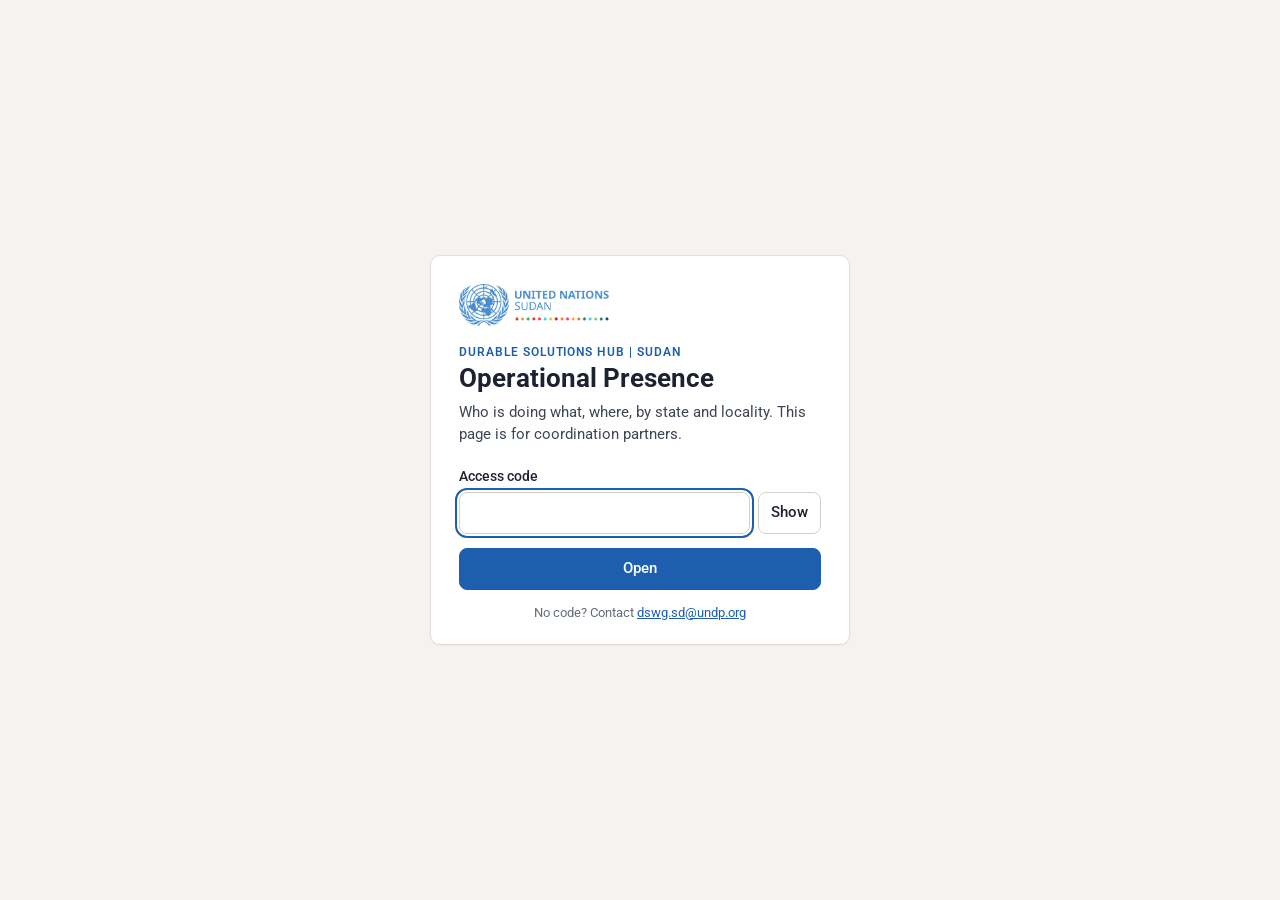
==== sudan/presence/index.html @ 8d205939 "Add Operational Presence page (OCHA 3W, January to July 2026) at sudan/presence/ Standalone page, no" ====
<!doctype html>
<html lang="en">
<head>
  <meta charset="utf-8">
  <meta name="viewport" content="width=device-width, initial-scale=1">
  <title>Operational Presence | Durable Solutions Hub | Sudan</title>
  <meta name="robots" content="noindex, nofollow">
  <meta name="description" content="Who is doing what, where in Sudan: humanitarian operational presence by state and locality, for coordination partners.">
  <script>try{var t=localStorage.getItem("sf-theme")}catch(e){}document.documentElement.dataset.theme=t||(matchMedia("(prefers-color-scheme: dark)").matches?"dark":"light");</script>
  <link rel="preconnect" href="https://fonts.googleapis.com">
  <link rel="preconnect" href="https://fonts.gstatic.com" crossorigin>
  <link href="https://fonts.googleapis.com/css2?family=Roboto:wght@400;500;700&display=swap" rel="stylesheet">
  <link rel="stylesheet" href="../mapping/assets/css/style.css?v=20261029a">
  <link rel="stylesheet" href="assets/presence.css?v=20261029a">
  <link rel="icon" href="../mapping/assets/img/favicon.svg" type="image/svg+xml">
</head>
<body class="op">
  <!-- Access code: the data on this page is stored encrypted and opens only with the code -->
  <main class="op-gate" id="gate">
    <form class="card op-gate-card" id="gate-form" autocomplete="on">
      <img class="op-gate-logo" src="../mapping/assets/img/un-sudan-logo.png" alt="United Nations Sudan" width="153" height="42">
      <p class="brand-kicker">Durable Solutions Hub | Sudan</p>
      <h1>Operational Presence</h1>
      <p class="op-gate-lead">Who is doing what, where, by state and locality. This page is for coordination partners.</p>
      <label class="field-label" for="gate-code">Access code</label>
      <div class="op-gate-row">
        <input class="input" id="gate-code" name="password" type="password" autocomplete="current-password" required spellcheck="false" autocapitalize="off">
        <button type="button" class="btn op-show" id="gate-show" aria-pressed="false">Show</button>
      </div>
      <p class="op-gate-err" id="gate-err" role="alert" hidden></p>
      <button type="submit" class="btn btn-primary op-gate-go" id="gate-go">Open</button>
      <p class="op-gate-help">No code? Contact <a href="mailto:dswg.sd@undp.org">dswg.sd@undp.org</a></p>
    </form>
  </main>

  <div id="app" hidden>
    <header class="site-header">
      <div class="header-inner">
        <a class="brand" href="./" aria-label="Operational Presence">
          <img class="brand-logo" src="../mapping/assets/img/un-sudan-logo.png" alt="United Nations Sudan" width="153" height="42">
          <span class="brand-divider" aria-hidden="true"></span>
          <span>
            <span class="brand-kicker">Durable Solutions Hub | Sudan</span><br>
            <span class="brand-title">Operational Presence</span>
          </span>
        </a>
        <div class="header-actions">
          <a class="btn" href="../mapping/">Solutions Footprint</a>
          <button type="button" class="btn icon-toggle" id="theme-btn"></button>
          <button type="button" class="btn" id="lock-btn">Lock</button>
        </div>
      </div>
    </header>

    <main class="page" id="main">
      <aside class="card filters" aria-label="Filters">
        <div class="filters-head">
          <h2>Filters</h2>
          <button type="button" class="link-btn" id="clear-all">Clear all</button>
        </div>
        <div class="filter-block">
          <label class="field-label" for="f-month">Month</label>
          <select class="input" id="f-month"></select>
        </div>
        <div class="filter-block">
          <label class="field-label" for="f-org">Organisation</label>
          <select class="input" id="f-org"></select>
        </div>
        <details class="filter-group" open>
          <summary>Cluster</summary>
          <div class="options" id="f-clusters"></div>
        </details>
        <details class="filter-group" open>
          <summary>Organisation type</summary>
          <div class="options" id="f-types"></div>
        </details>
      </aside>

      <div class="content">
        <section class="kpis" id="kpis" aria-label="Summary figures"></section>
        <p class="note-line" id="note-line"></p>

        <div class="showing-row">
          <div class="showing" id="showing" aria-live="polite"></div>
        </div>

        <div class="map-row">
          <section class="card map-card" aria-labelledby="map-title">
            <div class="map-toolbar">
              <h2 id="map-title">Organisations by state</h2>
              <div class="tool">
                <span class="toolbar-label" id="level-label">Level</span>
                <div class="seg" role="group" aria-labelledby="level-label" id="level">
                  <button type="button" data-v="states" aria-pressed="true">States</button>
                  <button type="button" data-v="localities" aria-pressed="false">Localities</button>
                </div>
              </div>
              <label class="op-switch"><input type="checkbox" id="ds-toggle"> <span>Solutions Footprint projects</span></label>
            </div>

            <div class="map-wrap" id="map-wrap">
              <button type="button" class="btn btn-sm map-back" id="map-back" hidden></button>
              <svg class="map-svg op-map" id="map" role="group" aria-label="Map of Sudan"></svg>
              <div class="map-tip" id="map-tip" hidden></div>
              <div class="map-legend" id="map-legend">
                <div class="legend-top">
                  <span class="legend-head">Legend</span>
                  <button type="button" class="link-btn" id="legend-toggle" aria-expanded="true" aria-controls="op-legend-body">Hide legend</button>
                </div>
                <div id="op-legend-body" class="op-legend-body">
                  <div class="legend-row">
                    <span class="legend-title">Number of organisations</span>
                    <span class="legend-bins" id="legend-bins"></span>
                  </div>
                  <div class="legend-row op-legend-keys">
                    <span class="op-key"><svg viewBox="0 0 28 14" aria-hidden="true"><rect x="2" y="2" width="24" height="10" rx="2" class="op-key-adswg"/></svg>ADSWG state</span>
                    <span class="op-key" id="legend-ds" hidden><svg viewBox="0 0 16 16" aria-hidden="true"><circle cx="8" cy="8" r="7" class="op-key-ds"/></svg>Solutions Footprint projects</span>
                  </div>
                </div>
              </div>
              <div class="map-disclaimer">The boundaries and names shown and the designations used on this map do not imply official endorsement or acceptance by the United Nations. Final boundary between the Republic of Sudan and the Republic of South Sudan has not yet been determined. Final status of the Abyei area is not yet determined.</div>
            </div>
          </section>

          <aside class="card state-panel" id="panel" aria-live="polite" aria-label="Selected area"></aside>
        </div>

        <section class="card op-card" aria-labelledby="trend-title">
          <div class="op-card-head">
            <h2 id="trend-title">Organisations reporting per month</h2>
            <small id="trend-sub"></small>
          </div>
          <div class="op-trend" id="trend"></div>
        </section>

        <section class="card op-card" aria-labelledby="orgs-title">
          <div class="op-card-head">
            <h2 id="orgs-title">Who is where</h2>
            <input class="input op-search" id="org-search" type="search" placeholder="Search organisations" autocomplete="off" aria-label="Search organisations">
          </div>
          <div class="op-table-wrap">
            <table class="op-table" id="org-table"></table>
          </div>
          <div class="op-more" id="org-more"></div>
        </section>

        <details class="card op-card op-about" id="about">
          <summary><h2>About the data</h2></summary>
          <div id="about-body"></div>
        </details>
      </div>
    </main>

    <footer class="site-footer">
      <div class="footer-inner">
        <span class="grow" id="footer-text">Operational Presence, Durable Solutions Hub | Sudan.</span>
        <span>Contact: <a href="mailto:dswg.sd@undp.org">dswg.sd@undp.org</a></span>
        <span class="social">
          <a href="https://github.com/mdfazlulkarim" target="_blank" rel="noopener" aria-label="GitHub" title="GitHub" id="gh-link"></a>
          <a href="https://www.linkedin.com/in/fazlulkarim/" target="_blank" rel="noopener" aria-label="LinkedIn" title="LinkedIn" id="li-link"></a>
        </span>
        <span class="footer-credits">Data: OCHA Sudan and humanitarian partners (3W). Boundaries: OCHA administrative boundaries for Sudan via geoBoundaries (CC BY 3.0 IGO), and Natural Earth.</span>
      </div>
    </footer>
  </div>

  <script src="../mapping/assets/js/common.js?v=20261029a"></script>
  <script src="assets/presence.js?v=20261029a"></script>
</body>
</html>
---- sudan/mapping/assets/css/style.css ----
/* Solutions Footprint | Durable Solutions Hub | Sudan */
:root {
  color-scheme: light;
  --bg: #f4f3ef;
  --panel: #ffffff;
  --panel-2: #f6f5f1;
  --track: #eeede8;
  --ink: #1c2230;
  --ink-2: #3d4554;
  --muted: #646c7a;
  --faint: #9aa0a9;
  --line: #e2e0d9;
  --line-2: #d3d1c9;
  --brand: #1d5fae;
  --brand-dark: #164b8b;
  --brand-tint: #e8f0fa;
  --brand-tint-2: #f1f6fc;
  --brand-line: #d5e3f4;
  --on-brand: #ffffff;
  --warn-bg: #fdeee6;
  --warn-ink: #a3401a;
  --pipe-bg: #f1ecfb;
  --pipe-ink: #5541b5;
  --err: #b3261e;
  --err-bg: #fdf1f0;
  --err-line: #f0c1bd;
  --gap: #d6d5cf;
  --hatch-a: #e3e2dc;
  --hatch-b: #f3f2ee;
  --input-bg: #ffffff;
  --shadow: 0 1px 2px rgba(20, 30, 50, 0.04);
  --shadow-lg: 0 20px 60px rgba(10, 20, 40, 0.28);
  /* map */
  --map-water: #e3edf5;
  --map-land: #f9f8f5;
  --map-land-stroke: #dddad2;
  --map-country-label: #9a9fa8;
  --map-none: #d8d4ca;
  --map-stroke: #ffffff;
  --map-outline: #5b6474;
  --map-label: #1c2230;
  --map-halo: rgba(255, 255, 255, 0.88);
  --map-select: #000000;
  --ring-bg: #ffffff;
  --chip-bg: #ffffff;
  --radius: 10px;
  --font: "Roboto", system-ui, -apple-system, "Segoe UI", Roboto, Arial, sans-serif;
}
:root[data-theme="dark"] {
  color-scheme: dark;
  --bg: #12161d;
  --panel: #1b2029;
  --panel-2: #232934;
  --track: #2c3340;
  --ink: #e8ebf0;
  --ink-2: #c3c9d3;
  --muted: #98a0ad;
  --faint: #6c7480;
  --line: #2d3440;
  --line-2: #3a4250;
  --brand: #6ea6ec;
  --brand-dark: #8db9f1;
  --brand-tint: #1f3150;
  --brand-tint-2: #1a2638;
  --brand-line: #2a4166;
  --on-brand: #0d1522;
  --warn-bg: #3a2418;
  --warn-ink: #f2a77f;
  --pipe-bg: #2a2546;
  --pipe-ink: #b7a9f5;
  --err: #ff8a80;
  --err-bg: #3a1f1f;
  --err-line: #6b2f2b;
  --gap: #4a505b;
  --hatch-a: #39404c;
  --hatch-b: #262c36;
  --input-bg: #161b23;
  --shadow: 0 1px 2px rgba(0, 0, 0, 0.3);
  --shadow-lg: 0 20px 60px rgba(0, 0, 0, 0.6);
  --map-water: #121c28;
  --map-land: #161a21;
  --map-land-stroke: #262c35;
  --map-country-label: #6c7480;
  --map-none: #3d434e;
  --map-stroke: #12161d;
  --map-outline: #9aa0a9;
  --map-label: #e8ebf0;
  --map-halo: rgba(18, 22, 29, 0.9);
  --map-select: #ffffff;
  --ring-bg: #1b2029;
  --chip-bg: #ffffff;
}

* { box-sizing: border-box; }
html { -webkit-text-size-adjust: 100%; }
body { margin: 0; background: var(--bg); color: var(--ink); font: 15px/1.45 var(--font); }
a { color: var(--brand); }
a:hover { color: var(--brand-dark); }
button, input, select, textarea { font: inherit; color: inherit; }
:focus-visible { outline: 2px solid var(--brand); outline-offset: 2px; }
.sr-only { position: absolute; width: 1px; height: 1px; overflow: hidden; clip: rect(0 0 0 0); white-space: nowrap; }
[hidden] { display: none !important; }
svg.ico { width: 1em; height: 1em; display: inline-block; vertical-align: -0.15em; flex: none; }

/* ---------- Header ---------- */
.site-header { background: var(--panel); border-bottom: 1px solid var(--line); }
.header-inner { max-width: 1480px; margin: 0 auto; padding: 12px 24px; display: flex; align-items: center; gap: 16px; flex-wrap: wrap; }
.brand { display: flex; align-items: center; gap: 16px; text-decoration: none; color: inherit; }
.brand-logo { height: 42px; width: auto; display: block; border-radius: 4px; }
:root[data-theme="dark"] .brand-logo { background: #fff; padding: 3px 6px; }
.brand-divider { width: 1px; height: 36px; background: var(--line-2); }
.brand-kicker { font-size: 12px; letter-spacing: 0.08em; font-weight: 600; color: var(--brand); text-transform: uppercase; }
.brand-title { font-size: 21px; font-weight: 600; line-height: 1.15; }
.main-nav { display: flex; gap: 4px; }
.main-nav a { padding: 8px 11px; border-radius: 8px; text-decoration: none; color: var(--ink-2); font-weight: 500; }
.main-nav a:hover { background: var(--bg); color: var(--ink); }
.main-nav a[aria-current="page"] { background: var(--brand-tint); color: var(--brand); }
.header-actions { margin-left: auto; display: flex; gap: 10px; align-items: center; }

.btn {
  display: inline-flex; align-items: center; gap: 8px; padding: 9px 16px; border-radius: 8px;
  border: 1px solid var(--line-2); background: var(--panel); color: var(--ink); font-weight: 500;
  cursor: pointer; text-decoration: none; white-space: nowrap;
}
.btn:hover { border-color: var(--muted); color: var(--ink); }
.btn-primary { background: var(--brand); border-color: var(--brand); color: var(--on-brand); }
.btn-primary:hover { background: var(--brand-dark); border-color: var(--brand-dark); color: var(--on-brand); }
.btn svg { width: 16px; height: 16px; flex: none; }
.btn-sm { padding: 6px 12px; font-size: 14px; }
.icon-toggle { width: 40px; height: 40px; padding: 0; justify-content: center; }
.icon-toggle svg { width: 18px; height: 18px; }
.link-btn { background: none; border: 0; padding: 0; color: var(--brand); text-decoration: underline; cursor: pointer; font-size: 14px; }

.dropdown { position: relative; }
.dropdown-menu {
  position: absolute; right: 0; top: calc(100% + 6px); z-index: 40; background: var(--panel);
  border: 1px solid var(--line); border-radius: 10px; box-shadow: 0 12px 32px rgba(20, 30, 50, 0.18);
  padding: 6px; width: 300px;
}
.menu-item {
  display: grid; grid-template-columns: 34px 1fr; gap: 10px; align-items: start; width: 100%; text-align: left;
  padding: 10px; border: 0; background: none; border-radius: 8px; cursor: pointer; text-decoration: none; color: var(--ink);
}
.menu-item:hover, .menu-item:focus-visible { background: var(--bg); color: var(--ink); }
.menu-item .mi-ico { width: 34px; height: 34px; border-radius: 8px; background: var(--brand-tint); color: var(--brand); display: grid; place-items: center; }
.menu-item .mi-ico svg { width: 18px; height: 18px; }
.menu-item b { display: block; font-weight: 600; font-size: 14.5px; }
.menu-item small { display: block; color: var(--muted); font-size: 12.5px; line-height: 1.35; margin-top: 2px; }

/* ---------- Layout ---------- */
.page { max-width: 1480px; margin: 0 auto; padding: 20px 24px 32px; display: grid; grid-template-columns: 290px minmax(0, 1fr); gap: 20px; align-items: start; }
.content { display: grid; gap: 16px; min-width: 0; }
.card { background: var(--panel); border: 1px solid var(--line); border-radius: var(--radius); box-shadow: var(--shadow); }

/* ---------- Filters ---------- */
.filters { padding: 18px 18px 8px; }
.filters-head { display: flex; justify-content: space-between; align-items: baseline; margin-bottom: 12px; }
.filters-head h2 { font-size: 17px; margin: 0; }
.field-label { display: block; font-size: 14px; font-weight: 500; margin: 0 0 6px; }
.input { width: 100%; padding: 9px 12px; border: 1px solid var(--line-2); border-radius: 8px; background: var(--input-bg); }
.input::placeholder { color: var(--faint); }
.filter-block { border-bottom: 1px solid var(--line); padding: 4px 0 14px; margin-bottom: 12px; }
.filter-group { border-top: 1px solid var(--line); padding: 12px 0; }
.filter-group:first-of-type { border-top: 0; }
.filter-group > summary { list-style: none; cursor: pointer; font-weight: 600; font-size: 15px; display: flex; align-items: center; gap: 8px; }
.filter-group > summary::-webkit-details-marker { display: none; }
.filter-group > summary::before {
  content: ""; width: 0; height: 0; border-left: 5px solid transparent; border-right: 5px solid transparent;
  border-top: 7px solid var(--ink); transform: rotate(-90deg); transition: transform 0.15s;
}
.filter-group[open] > summary::before { transform: rotate(0deg); }
.filter-group .options { margin-top: 8px; display: grid; gap: 2px; }
.opt { display: grid; grid-template-columns: 18px auto 1fr auto; align-items: center; gap: 8px; padding: 4px 2px; font-size: 14px; cursor: pointer; border-radius: 6px; }
.opt:hover { background: var(--bg); }
.opt input { margin: 0; width: 16px; height: 16px; accent-color: var(--brand); }
.opt .sw { width: 18px; height: 18px; display: grid; place-items: center; }
.opt .sw svg { width: 16px; height: 16px; }
.opt .cn { font-size: 11.5px; font-weight: 700; color: var(--muted); margin-right: 5px; }
.opt .num { font-size: 12px; color: var(--muted); font-variant-numeric: tabular-nums; }
.opt.no-sw { grid-template-columns: 18px 1fr auto; }
.opt.is-empty { color: var(--faint); }
.group-note { font-size: 12px; color: var(--muted); margin: 6px 2px 0; }
.share-row { display: flex; justify-content: space-between; align-items: baseline; gap: 10px; font-weight: 600; font-size: 14.5px; }
.share-row label { white-space: nowrap; }
.share-row output { color: var(--brand); font-variant-numeric: tabular-nums; }
input[type="range"] { width: 100%; accent-color: var(--brand); margin: 10px 0 4px; }
.check-line { display: flex; gap: 8px; align-items: flex-start; font-size: 13px; color: var(--ink-2); cursor: pointer; margin-top: 4px; }
.check-line input { margin: 2px 0 0; accent-color: var(--brand); }

/* ---------- KPIs ---------- */
.kpis { display: grid; grid-template-columns: repeat(5, minmax(0, 1fr)); gap: 12px; }
.kpi { padding: 14px 16px; min-width: 0; overflow: hidden; }
.kpi-label { font-size: 13px; color: var(--ink-2); display: flex; align-items: center; gap: 8px; }
.kpi-ico { width: 30px; height: 30px; border-radius: 8px; display: grid; place-items: center; background: var(--brand-tint); color: var(--brand); flex: none; }
.kpi-ico svg { width: 17px; height: 17px; }
.kpi-ico.warn { background: var(--warn-bg); color: var(--warn-ink); }
.kpi-value { font-size: 30px; font-weight: 600; line-height: 1.2; margin: 4px 0 2px; font-variant-numeric: tabular-nums; }
.kpi-sub { font-size: 12.5px; color: var(--muted); }
.note-line { display: flex; gap: 8px; align-items: flex-start; font-size: 13px; color: var(--muted); margin: -4px 2px 0; }
.note-line svg { width: 15px; height: 15px; flex: none; margin-top: 2px; }

.showing-row { display: flex; flex-wrap: wrap; justify-content: space-between; align-items: center; gap: 10px; }
.showing { display: flex; flex-wrap: wrap; align-items: center; gap: 8px; font-size: 14px; color: var(--muted); }
.tag { display: inline-flex; align-items: center; gap: 6px; padding: 4px 6px 4px 12px; border-radius: 999px; border: 1px solid var(--line-2); background: var(--panel); color: var(--ink); font-size: 13.5px; }
.tag button { border: 0; background: none; cursor: pointer; width: 22px; height: 22px; border-radius: 50%; display: inline-grid; place-items: center; color: var(--muted); font-size: 16px; line-height: 1; }
.tag button:hover { background: var(--bg); color: var(--ink); }

/* ---------- Map + state panel ---------- */
.map-row { display: grid; grid-template-columns: minmax(0, 1fr) 330px; gap: 16px; align-items: start; }
.map-card { padding: 16px 20px 14px; min-width: 0; }
.map-toolbar { display: flex; align-items: center; gap: 12px; flex-wrap: wrap; margin-bottom: 12px; }
.map-toolbar h2 { font-size: 18px; margin: 0 auto 0 0; white-space: nowrap; }
.tool { display: inline-flex; align-items: center; gap: 8px; }
.toolbar-label { font-size: 13.5px; color: var(--ink-2); }
.seg { display: inline-flex; border: 1px solid var(--line-2); border-radius: 8px; padding: 3px; gap: 2px; background: var(--input-bg); }
.seg button { border: 0; background: none; padding: 5px 11px; border-radius: 6px; cursor: pointer; font-size: 14px; color: var(--ink-2); }
.seg button[aria-pressed="true"] { background: var(--brand-tint); color: var(--brand); font-weight: 600; }
.seg button:disabled { color: var(--faint); cursor: not-allowed; }

.nationwide-band { display: flex; gap: 12px; align-items: center; padding: 10px 14px; border-radius: 8px; background: var(--brand-tint-2); border: 1px solid var(--brand-line); font-size: 14px; margin-bottom: 8px; }
.nationwide-band > svg { width: 18px; height: 18px; flex: none; color: var(--brand); }
.nationwide-band .grow { flex: 1; }

.map-wrap { position: relative; border-radius: 8px; overflow: hidden; }
.map-svg { width: 100%; height: auto; display: block; }
.map-svg .water { fill: var(--map-water); }
.map-svg .land { fill: var(--map-land); stroke: var(--map-land-stroke); stroke-width: 0.8; }
.map-svg .country-lbl { font-size: 11px; letter-spacing: 0.14em; fill: var(--map-country-label); font-weight: 500; pointer-events: none; }
.map-svg .border-undetermined { fill: none; stroke: var(--muted); stroke-width: 1.4; stroke-dasharray: 5 4; pointer-events: none; }
.map-svg .state { stroke: var(--map-stroke); stroke-width: 1.2; cursor: pointer; transition: fill 0.2s, opacity 0.3s; vector-effect: non-scaling-stroke; }
.map-svg .state:focus-visible { outline: none; }
.map-svg .state.is-dim { opacity: 0.35; }
.map-svg .sudan-outline { fill: none; stroke: var(--map-outline); stroke-width: 1.3; vector-effect: non-scaling-stroke; pointer-events: none; }
.map-svg .sel-outline { fill: none; stroke: var(--map-select); stroke-width: 2.6; stroke-linejoin: round; vector-effect: non-scaling-stroke; pointer-events: none; }
.map-svg .hover-outline { fill: none; stroke: var(--map-select); stroke-width: 1.6; stroke-linejoin: round; vector-effect: non-scaling-stroke; pointer-events: none; }
.map-svg .flash-outline { fill: none; stroke: #f59e0b; stroke-width: 3; vector-effect: non-scaling-stroke; pointer-events: none; }
.map-svg .abyei { fill: url(#hatch); stroke: var(--faint); stroke-dasharray: 3 2; stroke-width: 1; vector-effect: non-scaling-stroke; }
.map-svg .lbl { fill: var(--map-label); paint-order: stroke; stroke: var(--map-halo); stroke-width: 3px; pointer-events: none; font-weight: 500; }
.map-svg .lbl.is-dim { opacity: 0.45; }
.map-svg .lbl-abyei { font-style: italic; fill: var(--muted); font-weight: 400; }
.map-svg .ring { cursor: pointer; }
.map-svg .ring-num, .ring-svg .ring-num { font-size: 12.5px; font-weight: 700; fill: var(--map-label); pointer-events: none; }
.map-svg .agency-chip { cursor: pointer; }
.map-svg .agency-chip:hover .chip-bg, .map-svg .agency-chip:focus-visible .chip-bg { stroke: var(--brand); stroke-width: 2; }
.map-svg .agency-chip:focus-visible { outline: none; }
.map-svg .chip-bg { fill: var(--chip-bg); stroke: var(--line-2); stroke-width: 1; }
.map-svg .chip-badge { fill: var(--brand); }
.map-svg .chip-badge-t { fill: var(--on-brand); font-size: 10px; font-weight: 700; pointer-events: none; }
.map-svg .chip-text { font-size: 10px; font-weight: 700; fill: #1c2230; pointer-events: none; }
.map-svg .zoom-title { font-weight: 700; fill: var(--map-label); paint-order: stroke; stroke: var(--map-halo); stroke-width: 4px; text-anchor: middle; pointer-events: none; }
.map-svg .zoom-hint { fill: var(--muted); paint-order: stroke; stroke: var(--map-halo); stroke-width: 3px; text-anchor: middle; pointer-events: none; }
.map-back { position: absolute; top: 10px; left: 10px; z-index: 4; box-shadow: var(--shadow); }
.map-tip { position: absolute; pointer-events: none; background: #1c2230; color: #fff; padding: 8px 10px; border-radius: 6px; font-size: 13px; line-height: 1.4; z-index: 5; white-space: nowrap; transform: translate(-50%, calc(-100% - 12px)); }
.map-tip strong { display: block; font-size: 14px; }
.map-disclaimer {
  position: absolute; left: 0; right: 0; bottom: 0; z-index: 3;
  background: color-mix(in srgb, var(--panel) 85%, transparent); border-top: 1px solid var(--line);
  padding: 5px 12px; font-size: 10px; line-height: 1.4; color: var(--muted);
}
.map-disclaimer p { margin: 0 0 4px; }
.map-source { font-size: 12px; color: var(--muted); margin: 10px 0 0; }
.map-disclaimer p:last-child { margin: 0; }

.map-legend {
  position: absolute; left: 10px; right: 10px; bottom: 42px; z-index: 3;
  background: color-mix(in srgb, var(--panel) 92%, transparent); border: 1px solid var(--line); border-radius: 8px;
  padding: 7px 12px 9px; font-size: 12px; box-shadow: var(--shadow);
}
.legend-top { display: flex; justify-content: space-between; align-items: center; }
.legend-head { font-size: 11px; font-weight: 700; letter-spacing: 0.08em; text-transform: uppercase; color: var(--muted); }
.legend-top .link-btn { font-size: 12px; }
#legend-body { display: grid; grid-template-columns: auto minmax(0, 1fr) minmax(250px, 1.35fr); gap: 6px 16px; margin-top: 4px; align-items: start; }
#legend-body .legend-row { display: grid; gap: 4px; align-content: start; min-width: 0; }
#legend-body .legend-ring svg { flex: none; width: 34px; height: 34px; }
#legend-body .legend-ring { align-items: flex-start; font-size: 11.5px; line-height: 1.35; }
#legend-body .legend-title { min-width: 0; }
#legend-body .crit-keys { display: grid; grid-template-columns: minmax(0, 1fr) minmax(0, 1fr); grid-template-rows: repeat(4, auto); grid-auto-flow: column; gap: 2px 8px; font-size: 11.5px; }
#legend-body .crit-keys span { white-space: nowrap; }

.legend-row { display: flex; flex-wrap: wrap; align-items: center; gap: 4px 12px; }
.legend-title { font-weight: 600; font-size: 12px; min-width: 118px; }
.legend-bins { display: flex; flex-wrap: wrap; gap: 6px 14px; }
.legend-bins span { display: inline-flex; align-items: center; gap: 5px; color: var(--ink-2); }
.legend-bins i { width: 12px; height: 12px; border-radius: 3px; display: inline-block; }
.legend-ring { display: inline-flex; align-items: center; gap: 8px; color: var(--ink-2); flex: 1; min-width: 0; }
.crit-keys { display: flex; flex-wrap: wrap; gap: 3px 10px; color: var(--ink-2); flex: 1; min-width: 0; }
.crit-keys span { display: inline-flex; align-items: center; gap: 4px; white-space: nowrap; }
.crit-keys svg { width: 14px; height: 14px; }
.crit-keys b { font-weight: 700; font-size: 12px; }

/* state panel */
.state-panel { padding: 16px 18px; }
.sp-head { display: flex; justify-content: space-between; gap: 10px; align-items: flex-end; }
.sp-kicker { font-size: 12px; letter-spacing: 0.08em; font-weight: 600; color: var(--muted); text-transform: uppercase; }
.sp-name { font-size: 22px; font-weight: 600; margin: 2px 0 0; line-height: 1.2; }
.sp-select label { font-size: 12.5px; color: var(--muted); display: block; margin-bottom: 4px; }
.sp-select select { padding: 6px 8px; border: 1px solid var(--line-2); border-radius: 8px; background: var(--input-bg); max-width: 150px; }
.mini-kpis { display: grid; grid-template-columns: repeat(3, 1fr); gap: 8px; margin: 14px 0 12px; }
.mini { background: var(--panel-2); border-radius: 8px; padding: 8px 10px; }
.mini .l { font-size: 12px; color: var(--muted); }
.mini .v { font-size: 20px; font-weight: 600; font-variant-numeric: tabular-nums; }
.mini .v.small { font-size: 13px; font-weight: 500; color: var(--muted); padding-top: 6px; }
.alert-soon { display: flex; gap: 8px; align-items: center; background: var(--warn-bg); color: var(--warn-ink); padding: 8px 12px; border-radius: 8px; font-size: 14px; margin-bottom: 12px; }
.alert-soon svg { width: 16px; height: 16px; flex: none; }
.sp-section { margin: 14px 0 6px; font-weight: 600; font-size: 14.5px; display: flex; justify-content: space-between; gap: 10px; }
.sp-section small { font-weight: 400; color: var(--muted); font-size: 12px; text-align: right; }
.agency-row { display: flex; flex-wrap: wrap; gap: 8px; }
.agency-btn {
  display: inline-flex; align-items: center; gap: 8px; padding: 4px 10px 4px 4px; border: 1px solid var(--line);
  border-radius: 999px; background: var(--panel); cursor: pointer; font-size: 13px; color: var(--ink);
}
.agency-btn:hover { border-color: var(--brand); }
.agency-btn .lg { width: 28px; height: 28px; border-radius: 50%; background: #fff; display: grid; place-items: center; overflow: hidden; border: 1px solid #e5e3dc; }
.agency-btn .lg img { max-width: 22px; max-height: 22px; }
.agency-btn .lg span { font-size: 9px; font-weight: 700; color: #1c2230; }
.agency-btn b { font-weight: 600; }
.agency-btn em { font-style: normal; color: var(--muted); font-size: 12px; }
.bar-row { display: grid; grid-template-columns: 1fr 90px 28px; align-items: center; gap: 8px; font-size: 13.5px; padding: 2px 0; }
.bar-row.crit { grid-template-columns: 18px 1fr 70px 30px; }
.bar-row.crit svg { width: 15px; height: 15px; }
.bar-row .n { text-align: right; font-variant-numeric: tabular-nums; color: var(--ink-2); }
.bar { height: 6px; background: var(--track); border-radius: 3px; overflow: hidden; }
.bar > i { display: block; height: 100%; border-radius: 3px; }
.bar.is-gap { background: repeating-linear-gradient(45deg, var(--hatch-a) 0 3px, var(--hatch-b) 3px 6px); }
.gap-word { color: var(--muted); font-size: 12px; }

.proj-card { display: block; width: 100%; text-align: left; background: var(--panel); border: 1px solid var(--line); border-radius: 8px; padding: 10px 12px; margin-top: 8px; cursor: pointer; color: var(--ink); }
.proj-card:hover { border-color: var(--brand); }
.proj-card .t { font-weight: 600; font-size: 14px; line-height: 1.3; }
.proj-card .o { font-size: 13px; color: var(--ink-2); margin: 3px 0; }
.proj-card .d { font-size: 12.5px; color: var(--muted); display: flex; flex-wrap: wrap; gap: 6px; align-items: center; }
.proj-card .f { font-size: 12.5px; color: var(--muted); margin-top: 4px; }
.chip { display: inline-block; padding: 1px 8px; border-radius: 999px; font-size: 12px; font-weight: 600; background: var(--track); color: var(--ink-2); }
.chip.ongoing { background: var(--brand-tint); color: var(--brand); }
.chip.soon { background: var(--warn-bg); color: var(--warn-ink); }
.chip.pipeline { background: var(--pipe-bg); color: var(--pipe-ink); }
.chip.ended { background: var(--track); color: var(--muted); }
.progress { height: 4px; background: var(--track); border-radius: 2px; margin-top: 6px; overflow: hidden; }
.progress > i { display: block; height: 100%; background: #6f9ad6; }
.crit-dots { display: inline-flex; gap: 2px; vertical-align: middle; }
.crit-dots i { width: 9px; height: 9px; border-radius: 2px; display: inline-block; }
.panel-more { margin-top: 10px; }
.empty-note { color: var(--muted); font-size: 14px; padding: 6px 0; }

/* ---------- Time window ---------- */
.time-card { padding: 16px 20px; }
.time-head { display: flex; flex-wrap: wrap; justify-content: space-between; gap: 12px; align-items: center; }
.time-head h2 { font-size: 18px; margin: 0; }
.time-head p { margin: 2px 0 0; font-size: 13.5px; color: var(--muted); }
.time-controls { display: flex; flex-wrap: wrap; gap: 8px; align-items: center; font-size: 14px; }
.pill { border: 1px solid var(--line-2); background: var(--input-bg); padding: 6px 14px; border-radius: 999px; cursor: pointer; font-size: 14px; }
.pill[aria-pressed="true"] { background: var(--brand); border-color: var(--brand); color: var(--on-brand); font-weight: 600; }
.time-controls select { padding: 6px 8px; border: 1px solid var(--line-2); border-radius: 8px; background: var(--input-bg); }
.time-chart { width: 100%; height: auto; display: block; margin-top: 12px; }
.time-chart .axis { font-size: 11px; fill: var(--muted); }
.time-chart .bar-in { fill: #2a6fc9; }
.time-chart .bar-out { fill: #c8d8ee; }
:root[data-theme="dark"] .time-chart .bar-in { fill: #5a95e0; }
:root[data-theme="dark"] .time-chart .bar-out { fill: #2b3a52; }
.time-chart .today { stroke: var(--ink); }
.time-chart .today-t { fill: var(--ink); font-weight: 600; }
.time-note { font-size: 12.5px; color: var(--muted); margin: 6px 0 0; }

/* ---------- Contributing agencies ---------- */
.agencies-card { padding: 18px 20px; }
.agencies-head { display: flex; flex-wrap: wrap; justify-content: space-between; gap: 12px; align-items: flex-start; }
.agencies-head h2 { font-size: 18px; margin: 0; }
.agencies-head p { margin: 2px 0 0; font-size: 13.5px; color: var(--muted); }
.logo-strip { display: flex; flex-wrap: wrap; gap: 14px; margin-top: 14px; align-items: stretch; }
.logo-tile {
  display: grid; place-items: center; height: 84px; min-width: 150px; padding: 12px 20px; background: #fff;
  border: 1px solid var(--line); border-radius: 10px; cursor: pointer; transition: transform 0.15s, box-shadow 0.15s;
}
.logo-tile:hover { transform: translateY(-2px); box-shadow: 0 6px 16px rgba(20, 30, 50, 0.1); border-color: var(--brand); }
.logo-tile img { max-height: 56px; max-width: 190px; display: block; }
.logo-tile span { font-weight: 700; color: #1c2230; }
.logo-tile.is-add { background: var(--brand-tint-2); border: 1px dashed var(--brand-line); color: var(--brand); text-decoration: none; font-weight: 600; gap: 4px; text-align: center; font-size: 13.5px; }
.logo-tile.is-add svg { width: 22px; height: 22px; }

/* ---------- Dialogs ---------- */
dialog.modal { border: 0; border-radius: 14px; padding: 0; width: min(760px, calc(100vw - 24px)); max-height: calc(100vh - 32px); box-shadow: var(--shadow-lg); color: var(--ink); background: var(--panel); overflow: hidden; }
dialog.modal::backdrop { background: rgba(14, 20, 32, 0.55); }
.modal-scroll { max-height: calc(100vh - 32px); overflow: auto; }
.modal-close { position: absolute; top: 10px; right: 10px; z-index: 3; width: 36px; height: 36px; border-radius: 50%; border: 0; background: rgba(255, 255, 255, 0.92); color: #1c2230; font-size: 22px; line-height: 1; cursor: pointer; box-shadow: 0 2px 8px rgba(0, 0, 0, 0.15); }
.modal-close:hover { background: #fff; }
.hero { position: relative; height: 230px; background: var(--brand-tint-2); overflow: hidden; }
.hero img.photo { width: 100%; height: 100%; object-fit: cover; display: block; }
.hero .logo-hero { position: absolute; inset: 0; display: grid; place-items: center; background:
  radial-gradient(circle at 20% 20%, color-mix(in srgb, var(--brand) 12%, transparent), transparent 55%),
  radial-gradient(circle at 85% 80%, color-mix(in srgb, var(--brand) 10%, transparent), transparent 50%), var(--brand-tint-2); }
.hero .logo-card { background: #fff; border-radius: 14px; padding: 18px 28px; box-shadow: 0 8px 24px rgba(20, 30, 50, 0.12); }
.hero .logo-card img { max-height: 90px; max-width: 280px; display: block; }
.hero .logo-card span { font-size: 34px; font-weight: 700; color: #1c2230; }
.hero .nav { position: absolute; top: 50%; transform: translateY(-50%); width: 36px; height: 36px; border-radius: 50%; border: 0; background: rgba(255, 255, 255, 0.9); color: #1c2230; cursor: pointer; font-size: 20px; }
.hero .nav.prev { left: 10px; }
.hero .nav.next { right: 10px; }
.hero .dots { position: absolute; bottom: 10px; left: 0; right: 0; display: flex; justify-content: center; gap: 6px; }
.hero .dots i { width: 8px; height: 8px; border-radius: 50%; background: rgba(255, 255, 255, 0.6); }
.hero .dots i.on { background: #fff; }
.pop-body { padding: 18px 24px 8px; }
.pop-chips { display: flex; gap: 6px; flex-wrap: wrap; align-items: center; margin-bottom: 6px; }
.pop-title { font-size: 21px; line-height: 1.3; margin: 0 0 6px; }
.pop-org { display: flex; gap: 10px; align-items: center; font-size: 14px; color: var(--ink-2); margin-bottom: 14px; }
.pop-org .lg { width: 34px; height: 34px; border-radius: 50%; background: #fff; border: 1px solid #e5e3dc; display: grid; place-items: center; overflow: hidden; flex: none; }
.pop-org .lg img { max-width: 26px; max-height: 26px; }
.pop-org .lg span { font-size: 10px; font-weight: 700; color: #1c2230; }
.figs { display: grid; grid-template-columns: repeat(auto-fit, minmax(150px, 1fr)); gap: 10px; margin-bottom: 16px; }
.fig { background: var(--panel-2); border-radius: 10px; padding: 10px 12px; }
.fig .l { font-size: 12px; color: var(--muted); display: flex; gap: 6px; align-items: center; }
.fig .l svg { width: 14px; height: 14px; color: var(--brand); }
.fig .v { font-size: 19px; font-weight: 600; margin-top: 2px; font-variant-numeric: tabular-nums; }
.fig .s { font-size: 12px; color: var(--muted); }
.pop-section { font-size: 13px; font-weight: 700; letter-spacing: 0.06em; text-transform: uppercase; color: var(--muted); margin: 16px 0 8px; }
.crit-list { display: flex; flex-wrap: wrap; gap: 8px; }
.crit-pill { display: inline-flex; gap: 8px; align-items: center; border: 1px solid var(--line); border-radius: 999px; padding: 4px 12px 4px 6px; font-size: 13.5px; }
.crit-pill .ci { width: 26px; height: 26px; border-radius: 50%; display: grid; place-items: center; color: #fff; }
.crit-pill .ci svg { width: 15px; height: 15px; }
.where { display: grid; grid-template-columns: 170px 1fr; gap: 16px; align-items: center; }
.mini-map { width: 170px; height: auto; display: block; }
.mini-map path { stroke: var(--map-stroke); stroke-width: 1.5; fill: var(--map-none); }
.mini-map path.on { fill: var(--brand); }
.mini-map .bg { fill: var(--map-water); }
.where dl, .pop-dl { display: grid; grid-template-columns: 150px 1fr; gap: 6px 12px; margin: 0; font-size: 14px; }
.where dt, .pop-dl dt { color: var(--muted); }
.where dd, .pop-dl dd { margin: 0; }
.people-bars { display: grid; gap: 6px; }
.people-bars .pb { display: grid; grid-template-columns: 120px 1fr 80px; gap: 10px; align-items: center; font-size: 13.5px; }
.people-bars .pb .n { text-align: right; font-variant-numeric: tabular-nums; }
.pop-actions { display: flex; flex-wrap: wrap; gap: 10px; padding: 14px 24px; border-top: 1px solid var(--line); margin-top: 16px; }
.pop-actions .spacer { flex: 1; }
.pop-nudge { padding: 12px 24px 18px; font-size: 13.5px; color: var(--muted); background: var(--brand-tint-2); border-top: 1px solid var(--brand-line); }
.agency-modal-head { display: flex; gap: 16px; align-items: center; padding: 20px 60px 14px 24px; border-bottom: 1px solid var(--line); }
.agency-modal-head .logo-box { background: #fff; border: 1px solid #e5e3dc; border-radius: 10px; padding: 8px 12px; display: grid; place-items: center; min-width: 90px; height: 64px; }
.agency-modal-head .logo-box img { max-height: 46px; max-width: 160px; }
.agency-modal-head .logo-box span { font-weight: 700; color: #1c2230; }
.agency-modal-head h2 { margin: 0; font-size: 19px; }
.agency-modal-head p { margin: 2px 0 0; color: var(--muted); font-size: 14px; }
.agency-modal-body { padding: 8px 24px 20px; }
.toast { position: fixed; bottom: 20px; left: 50%; transform: translateX(-50%); background: #1c2230; color: #fff; padding: 10px 16px; border-radius: 8px; font-size: 14px; z-index: 100; box-shadow: var(--shadow-lg); }

/* ---------- Footer ---------- */
.site-footer { border-top: 1px solid var(--line); background: var(--panel); }
.footer-inner { max-width: 1480px; margin: 0 auto; padding: 16px 24px; display: flex; gap: 12px 16px; align-items: center; flex-wrap: wrap; font-size: 13px; color: var(--muted); }
.footer-inner .grow { flex: 1; min-width: 260px; }
.footer-credits { width: 100%; font-size: 12px; color: var(--faint); }
.footer-credits a { color: inherit; }
.social { display: inline-flex; gap: 10px; }
.social a { color: var(--faint); display: inline-flex; }
.social a:hover { color: var(--ink); }
.social svg { width: 18px; height: 18px; }

/* ---------- Form page ---------- */
.form-page { max-width: 1240px; margin: 0 auto; padding: 24px; display: grid; grid-template-columns: minmax(0, 1fr) 340px; gap: 24px; align-items: start; }
.form-page h1 { font-size: 28px; margin: 0 0 6px; }
.lede { color: var(--ink-2); margin: 0 0 18px; }
.multi-box { display: flex; gap: 14px; align-items: center; padding: 14px 18px; margin-bottom: 16px; background: var(--brand-tint-2); border: 1px solid var(--brand-line); border-radius: 10px; }
.multi-box > span:first-child { display: grid; place-items: center; flex: none; }
.multi-box > span:first-child svg { width: 30px; height: 30px; color: var(--brand); }
.multi-box .grow { flex: 1; font-size: 14px; color: var(--ink-2); }
.multi-box b { color: var(--ink); display: block; font-size: 15px; }
.correcting { display: inline-flex; gap: 8px; align-items: center; padding: 6px 12px; border-radius: 8px; background: var(--warn-bg); color: var(--warn-ink); font-size: 14px; font-weight: 600; margin-bottom: 14px; }
.form-section { padding: 20px 22px; margin-bottom: 16px; }
.form-section h2 { font-size: 18px; margin: 0 0 14px; }
.form-section h2 .n { color: var(--brand); }
.fgrid { display: grid; gap: 14px 16px; }
.fgrid.c2 { grid-template-columns: 1fr 1fr; }
.fgrid.c3 { grid-template-columns: repeat(3, 1fr); }
.fgrid.c6 { grid-template-columns: repeat(6, 1fr); }
.fld > label, .fld > .lbl { display: flex; align-items: center; gap: 4px; font-weight: 500; font-size: 14.5px; margin-bottom: 6px; white-space: nowrap; }
.fld .help { font-size: 12.5px; color: var(--muted); margin-top: 5px; }
.req { color: var(--warn-ink); }
textarea.input { min-height: 84px; resize: vertical; }
.readonly { background: var(--panel-2); border-color: var(--line); color: var(--ink-2); }
.affix { position: relative; }
.affix .input { padding-left: 28px; }
.affix.suffix .input { padding-left: 12px; padding-right: 30px; }
.affix > span { position: absolute; top: 50%; transform: translateY(-50%); color: var(--muted); font-weight: 500; pointer-events: none; }
.affix > span.pre { left: 12px; }
.affix > span.suf { right: 12px; }
.tip { position: relative; display: inline-flex; }
.tip-btn { width: 18px; height: 18px; border-radius: 50%; border: 1px solid var(--line-2); background: var(--panel); color: var(--brand); font-size: 11px; font-weight: 700; font-style: italic; font-family: Georgia, serif; cursor: help; display: grid; place-items: center; padding: 0; }
.tip-pop {
  position: absolute; left: 50%; bottom: calc(100% + 8px); transform: translateX(-50%); width: 320px; z-index: 20;
  background: #1c2230; color: #fff; border-radius: 8px; padding: 12px 14px; font-size: 13px; line-height: 1.5;
  font-weight: 400; white-space: normal; box-shadow: var(--shadow-lg); display: none;
}
.tip-pop b { display: block; margin-bottom: 4px; }
.tip:hover .tip-pop, .tip:focus-within .tip-pop { display: block; }
.choice-pills { display: flex; flex-wrap: wrap; gap: 8px; }
.choice-pills label { display: inline-flex; gap: 8px; align-items: center; border: 1px solid var(--line-2); border-radius: 999px; padding: 7px 14px; font-size: 14px; cursor: pointer; font-weight: 400; margin: 0; }
.choice-pills input { accent-color: var(--brand); margin: 0; }
.choice-pills label:has(input:checked) { border-color: var(--brand); background: var(--brand-tint); }
.state-grid { display: grid; grid-template-columns: repeat(3, 1fr); gap: 8px 16px; }
.state-grid label, .radio-row label, .loc-grid label, .check-col label { display: flex; gap: 8px; align-items: center; font-weight: 400; font-size: 14.5px; margin: 0; cursor: pointer; }
.state-grid input, .radio-row input, .loc-grid input, .check-col input { accent-color: var(--brand); margin: 0; }
.radio-row { display: flex; gap: 24px; flex-wrap: wrap; }
.check-col { display: grid; grid-template-columns: 1fr 1fr; gap: 8px 16px; }
.loc-group { border: 1px solid var(--line); border-radius: 8px; padding: 10px 12px; margin-top: 10px; }
.loc-group legend { font-weight: 600; font-size: 14px; padding: 0 6px; }
.loc-group .loc-tools { font-size: 12.5px; margin: 0 0 6px; }
.loc-grid { display: grid; grid-template-columns: repeat(3, 1fr); gap: 6px 14px; }
.loc-grid label { font-size: 13.5px; }
.is-disabled { opacity: 0.5; }
.crit-grid { display: grid; grid-template-columns: 1fr 1fr; gap: 10px; }
.crit-grid .crit-opt { display: grid; grid-template-columns: 18px 30px 1fr; gap: 10px; align-items: start; border: 1px solid var(--line); border-radius: 8px; padding: 10px 12px; cursor: pointer; font-weight: 400; margin: 0; }
.crit-opt:has(input:checked) { border-color: var(--brand); background: var(--brand-tint-2); }
.crit-opt input { margin: 6px 0 0; accent-color: var(--brand); }
.crit-opt .ci { width: 30px; height: 30px; border-radius: 50%; display: grid; place-items: center; color: #fff; }
.crit-opt .ci svg { width: 17px; height: 17px; }
.crit-opt b { font-weight: 500; display: block; }
.crit-opt small { color: var(--muted); font-size: 13px; }
.chips-input { display: flex; flex-wrap: wrap; gap: 6px; align-items: center; border: 1px solid var(--line-2); border-radius: 8px; padding: 6px 8px; background: var(--input-bg); }
.chips-input input { border: 0; outline: 0; flex: 1; min-width: 200px; padding: 4px; background: transparent; }
.chips-input .ch { display: inline-flex; gap: 6px; align-items: center; background: var(--brand-tint); color: var(--brand); border-radius: 999px; padding: 3px 4px 3px 10px; font-size: 13px; font-weight: 500; }
.chips-input .ch button { border: 0; background: none; color: inherit; cursor: pointer; font-size: 15px; line-height: 1; padding: 0 4px; }
.photo-drop { border: 1px dashed var(--line-2); border-radius: 10px; padding: 16px; display: flex; gap: 14px; align-items: center; flex-wrap: wrap; }
.photo-drop > svg { width: 30px; height: 30px; color: var(--brand); }
.photo-list { display: flex; gap: 12px; flex-wrap: wrap; margin-top: 12px; }
.photo-item { width: 150px; border: 1px solid var(--line); border-radius: 8px; overflow: hidden; font-size: 12px; background: var(--panel); }
.photo-item img { width: 150px; height: 100px; object-fit: cover; display: block; }
.photo-item div { padding: 6px 8px; display: flex; justify-content: space-between; gap: 6px; align-items: center; }
.photo-item span { overflow: hidden; text-overflow: ellipsis; white-space: nowrap; }
.consent { display: flex; gap: 10px; align-items: flex-start; margin-top: 14px; font-size: 14.5px; cursor: pointer; font-weight: 400; }
.consent input { margin-top: 3px; accent-color: var(--brand); }
.form-actions { display: flex; gap: 16px; align-items: center; margin: 8px 0 24px; flex-wrap: wrap; }
.form-actions .btn { padding: 11px 22px; font-size: 15.5px; }
.err { color: var(--err); font-size: 13px; margin-top: 5px; }
.has-err .input, .has-err .choice-pills label, .has-err .crit-opt, .has-err .chips-input { border-color: #d0443a; }
.error-summary { border: 1px solid var(--err-line); background: var(--err-bg); color: var(--err); border-radius: 8px; padding: 12px 16px; margin-bottom: 16px; font-size: 14px; }
.side-card { padding: 18px 20px; margin-bottom: 14px; }
.side-card h2 { font-size: 17px; margin: 0 0 12px; }
.steps { list-style: none; padding: 0; margin: 0; display: grid; gap: 12px; }
.steps li { display: grid; grid-template-columns: 28px 1fr; gap: 10px; font-size: 14px; color: var(--ink-2); }
.steps b { color: var(--ink); display: block; }
.steps .dot { width: 26px; height: 26px; border-radius: 50%; background: var(--brand-tint); color: var(--brand); display: grid; place-items: center; font-weight: 700; font-size: 13px; }
.sticky-side { position: sticky; top: 16px; }
.done-panel { padding: 22px; }
.done-panel h2 { margin: 0 0 8px; }
.done-panel textarea { width: 100%; min-height: 220px; font: 13px/1.5 ui-monospace, Menlo, Consolas, monospace; }
.attach-note { display: flex; gap: 10px; align-items: flex-start; background: var(--err-bg); color: var(--err); border: 1px solid var(--err-line); border-radius: 8px; padding: 10px 14px; font-size: 14.5px; margin: 10px 0; }
.attach-note svg { width: 22px; height: 22px; flex: none; }
.photo-note { display: flex; gap: 12px; align-items: flex-start; background: var(--brand-tint-2); border: 1px solid var(--brand-line); border-radius: 8px; padding: 12px 14px; font-size: 14px; color: var(--ink-2); margin-bottom: 14px; }
.photo-note svg { width: 26px; height: 26px; color: var(--brand); flex: none; }

/* ---------- About page ---------- */
.about { max-width: 920px; margin: 0 auto; padding: 24px; }
.about h1 { font-size: 28px; margin: 0 0 10px; }
.about .card { padding: 20px 24px; margin-bottom: 16px; }
.about h2 { font-size: 19px; margin: 0 0 10px; }
.about table { border-collapse: collapse; width: 100%; font-size: 14px; }
.about th, .about td { text-align: left; padding: 7px 10px; border-bottom: 1px solid var(--line); vertical-align: top; }
.about th { font-weight: 600; color: var(--ink-2); }
.about .ci { width: 26px; height: 26px; border-radius: 50%; display: inline-grid; place-items: center; color: #fff; vertical-align: middle; margin-right: 6px; }
.about .ci svg { width: 15px; height: 15px; }
.about ul { padding-left: 20px; margin: 6px 0; }
.about li { margin-bottom: 4px; }

/* ---------- Responsive (desktop first; phones must not break) ---------- */
@media (max-width: 1280px) {
  .kpis { grid-template-columns: repeat(3, minmax(0, 1fr)); }
  .map-row { grid-template-columns: 1fr; }
}
@media (max-width: 960px) {
  .page { grid-template-columns: 1fr; }
  .form-page { grid-template-columns: 1fr; }
  .sticky-side { position: static; }
}
@media (max-width: 760px) {
  .map-disclaimer { position: static; margin-top: 8px; border: 1px solid var(--line); border-radius: 6px; }
  .map-legend { position: static; width: auto; margin-top: 8px; box-shadow: none; }
  .where { grid-template-columns: 1fr; }
}
@media (max-width: 640px) {
  .header-inner, .page, .footer-inner, .form-page, .about { padding-left: 16px; padding-right: 16px; }
  .header-actions { margin-left: 0; width: 100%; }
  .brand-logo { height: 34px; }
  .brand-divider { display: none; }
  .kpis { grid-template-columns: repeat(2, minmax(0, 1fr)); }
  .fgrid.c2, .fgrid.c3, .crit-grid, .check-col { grid-template-columns: 1fr; }
  .fgrid.c6 { grid-template-columns: repeat(2, 1fr); }
  .state-grid, .loc-grid { grid-template-columns: 1fr 1fr; }
  .where dl, .pop-dl { grid-template-columns: 1fr; gap: 2px; }
  .where dd, .pop-dl dd { margin-bottom: 8px; }
  .hero { height: 170px; }
  .dropdown-menu { right: auto; left: 0; }
  .tip-pop { width: 260px; left: 0; transform: none; }
  .fld > label, .fld > .lbl { white-space: normal; flex-wrap: wrap; }
  .multi-box { flex-wrap: wrap; }
  .chips-input input { min-width: 0; }
}

/* ---------- Round 3: project list under the map, criteria icons, back button ---------- */
.map-col { display: grid; gap: 16px; min-width: 0; }
.list-card { padding: 16px 20px; }
.list-head { display: flex; justify-content: space-between; align-items: baseline; gap: 12px; flex-wrap: wrap; margin-bottom: 4px; }
.list-head h2 { font-size: 18px; margin: 0; }
.list-head small { color: var(--muted); font-size: 13px; }
.proj-row {
  display: grid; grid-template-columns: minmax(0, 1.6fr) minmax(0, 1fr) auto; gap: 6px 18px; align-items: center;
  width: 100%; text-align: left; background: var(--panel); border: 1px solid var(--line); border-radius: 10px;
  padding: 12px 14px; margin-top: 8px; cursor: pointer; color: var(--ink);
}
.proj-row:hover, .proj-row:focus-visible { border-color: var(--brand); }
.proj-row .t { font-weight: 600; font-size: 14.5px; line-height: 1.3; }
.proj-row .o { font-size: 13px; color: var(--ink-2); margin-top: 3px; display: flex; gap: 8px; align-items: center; }
.proj-row .o .lg { width: 22px; height: 22px; border-radius: 50%; background: #fff; border: 1px solid #e5e3dc; display: grid; place-items: center; overflow: hidden; flex: none; }
.proj-row .o .lg img { max-width: 17px; max-height: 17px; }
.proj-row .o .lg span { font-size: 7px; font-weight: 700; color: #1c2230; }
.proj-row .when { font-size: 13px; color: var(--muted); }
.proj-row .when .line { display: flex; gap: 8px; flex-wrap: wrap; align-items: center; }
.proj-row .right { text-align: right; display: grid; gap: 6px; justify-items: end; }
.proj-row .money { font-size: 13px; color: var(--ink-2); white-space: nowrap; }
.proj-row .money b { font-size: 15px; color: var(--ink); }
.crit-icons { display: inline-flex; gap: 4px; flex-wrap: wrap; }
.crit-icons .ci { width: 26px; height: 26px; border-radius: 50%; display: grid; place-items: center; color: #fff; }
.crit-icons .ci svg { width: 15px; height: 15px; }
.list-more { margin-top: 12px; text-align: center; }
.panel-note { display: flex; gap: 8px; align-items: center; justify-content: space-between; background: var(--brand-tint-2); border: 1px solid var(--brand-line); border-radius: 8px; padding: 8px 12px; font-size: 13.5px; margin-bottom: 12px; }
.panel-note span { display: inline-flex; gap: 8px; align-items: center; }
.panel-note svg { width: 16px; height: 16px; color: var(--brand); }
.modal-back { position: absolute; top: 10px; left: 10px; z-index: 3; height: 36px; padding: 0 14px 0 8px; border-radius: 18px; border: 0; background: rgba(255, 255, 255, 0.94); color: #1c2230; font-size: 14px; font-weight: 500; cursor: pointer; display: inline-flex; gap: 4px; align-items: center; box-shadow: 0 2px 8px rgba(0, 0, 0, 0.15); }
.modal-back svg { width: 18px; height: 18px; }
.modal-back:hover { background: #fff; }
.agency-modal-head.has-back { padding-top: 54px; }
@media (max-width: 900px) {
  .proj-row { grid-template-columns: 1fr; }
  .proj-row .right { justify-items: start; text-align: left; }
}

/* full-width rows below the filters and content */
.page > .full-row { grid-column: 1 / -1; }

/* summary card mini charts */
.kbar { display: flex; height: 8px; border-radius: 4px; overflow: hidden; margin: 8px 0 6px; background: var(--track); }
.kbar i { display: block; height: 100%; }
.kleg { display: flex; flex-wrap: wrap; gap: 2px 10px; font-size: 11.5px; color: var(--muted); }
.kleg b { display: inline-block; width: 8px; height: 8px; border-radius: 2px; margin-right: 4px; }
.kdots { display: grid; grid-template-columns: repeat(9, 12px); gap: 3px; margin: 8px 0 6px; }
.kdots button { width: 12px; height: 12px; border-radius: 3px; background: var(--brand); border: 0; padding: 0; cursor: pointer; }
.kdots button.off { background: var(--map-none); }
.kdots button:hover, .kdots button:focus-visible { outline: 2px solid var(--ink-2); outline-offset: 1px; }
.kdots button.on { outline: 2px solid #f2b705; outline-offset: 1px; }
.kmonths { display: flex; gap: 4px; align-items: flex-end; height: 40px; margin: 8px 0 0; }
.kmonths div { flex: 1; text-align: center; font-size: 10px; color: var(--muted); }
.kmonths i { display: block; background: #e2895f; border-radius: 2px; margin: 0 auto 2px; width: 100%; }
.ktop { font-size: 12.5px; color: var(--ink-2); margin-top: 8px; display: grid; grid-template-columns: minmax(0, 1fr); gap: 2px; }
.ktop div { display: flex; justify-content: space-between; gap: 8px; }
.ktop span { overflow: hidden; text-overflow: ellipsis; white-space: nowrap; min-width: 0; flex: 1; }
.ktop b { font-weight: 600; color: var(--ink); white-space: nowrap; }
.clear-link { font-size: 12.5px; margin-left: 6px; }
/* no browser focus frame on map shapes; keyboard focus shows the outline instead */
.map-svg .state:focus, .map-svg .ring:focus, .map-svg .agency-chip:focus, .map-svg:focus { outline: none; }

#legend-body .legend-bins { display: grid; grid-template-columns: repeat(4, auto); justify-content: start; gap: 4px 10px; }
#legend-body .legend-bins .none { grid-column: 1 / -1; }
#legend-body .legend-bins span { white-space: nowrap; }

/* when the map is narrow, the legend and disclaimer sit below the map instead of over it */
.map-wrap { container-type: inline-size; }
@container (max-width: 640px) {
  .map-legend { position: static; margin: 8px 0 0; box-shadow: none; }
  .map-disclaimer { position: static; margin-top: 8px; border: 1px solid var(--line); border-radius: 6px; }
  #legend-body { grid-template-columns: auto minmax(0, 1fr); }
  #legend-body .legend-row:last-child { grid-column: 1 / -1; }
}

/* ---------- preview, live card, my submissions ---------- */
.photo-ph { position: absolute; bottom: 10px; left: 50%; transform: translateX(-50%); background: rgba(255, 255, 255, 0.92); border-radius: 999px; padding: 4px 12px; font-size: 12px; color: #5b6474; white-space: nowrap; }
.logo-note { display: flex; gap: 8px; align-items: flex-start; background: var(--warn-bg); color: var(--warn-ink); border-radius: 8px; padding: 8px 12px; font-size: 13.5px; margin: -4px 0 14px; }
.flow { display: grid; grid-template-columns: repeat(3, 1fr); gap: 10px; margin-bottom: 16px; }
.flow > div { background: var(--panel); border: 1px solid var(--line); border-radius: 10px; padding: 12px 14px; display: flex; gap: 10px; align-items: flex-start; font-size: 13.5px; color: var(--ink-2); }
.flow > div.on { border-color: var(--brand); background: var(--brand-tint-2); }
.flow b { display: block; color: var(--ink); font-size: 14px; }
.flow .n { width: 28px; height: 28px; border-radius: 50%; background: var(--brand-tint); color: var(--brand); display: grid; place-items: center; font-weight: 700; flex: none; }
.flow > div.on .n { background: var(--brand); color: var(--on-brand); }
.pv-grid { display: grid; grid-template-columns: 1.05fr 1fr; gap: 16px; align-items: start; }
.pv-box { background: var(--panel); border: 1px solid var(--line); border-radius: 12px; overflow: hidden; }
.pv-box > h2 { font-size: 15px; margin: 0; padding: 12px 16px; border-bottom: 1px solid var(--line); display: flex; justify-content: space-between; align-items: center; gap: 10px; }
.pv-box > h2 small { font-weight: 400; color: var(--muted); font-size: 12.5px; }
.pv-box .hero { height: 190px; }
.tag-new { background: #e6f4ee; color: #17694a; border-radius: 999px; padding: 2px 10px; font-size: 12px; font-weight: 600; white-space: nowrap; }
.pmap { width: 100%; height: auto; display: block; }
.pmap .land { fill: var(--map-land); stroke: var(--map-land-stroke); }
.pmap .st { fill: var(--map-none); stroke: var(--map-stroke); }
.pmap .st.has { fill: #a3c4ec; }
.pmap .st.mine { fill: var(--brand); }
.pmap .sel { fill: none; stroke: var(--map-select); stroke-linejoin: round; }
.pmap text { font-weight: 700; fill: #1c2230; paint-order: stroke; stroke: #fff; }
.changes { padding: 12px 16px; display: grid; gap: 10px; }
.chg { border: 1px solid var(--line); border-radius: 10px; padding: 10px 12px; font-size: 14px; }
.chg .h { display: flex; justify-content: space-between; align-items: center; gap: 10px; font-weight: 600; flex-wrap: wrap; }
.chg .cnt { font-size: 13.5px; color: var(--ink-2); font-weight: 400; }
.chg .cnt b { color: var(--brand); font-size: 16px; }
.chg .fill { margin-top: 6px; font-size: 13px; color: #17694a; display: flex; gap: 6px; flex-wrap: wrap; align-items: center; }
.chg .fill .ci { width: 22px; height: 22px; border-radius: 50%; display: inline-grid; place-items: center; color: #fff; }
.chg .fill .ci svg { width: 13px; height: 13px; }
.private { margin-top: 16px; display: flex; gap: 10px; align-items: center; background: var(--panel); border: 1px solid var(--line); border-radius: 10px; padding: 12px 16px; font-size: 14px; color: var(--ink-2); }
.private svg { width: 22px; height: 22px; color: var(--brand); flex: none; }
.pv-actions { display: flex; gap: 12px; margin: 16px 0 24px; justify-content: flex-end; flex-wrap: wrap; }
.pv-actions .btn { padding: 11px 20px; font-size: 15px; }
.mini-card { border: 1px solid var(--line); border-radius: 10px; padding: 12px; background: var(--panel); }
.mini-card .mc-head { display: flex; gap: 10px; align-items: center; margin-bottom: 8px; font-size: 13px; color: var(--ink-2); }
.mini-card .mc-head b { color: var(--ink); }
.mini-card .lg { width: 38px; height: 38px; border-radius: 50%; border: 1px solid #e5e3dc; display: grid; place-items: center; background: #fff; overflow: hidden; flex: none; }
.mini-card .lg img { max-width: 28px; max-height: 28px; }
.mini-card .lg span { font-size: 9px; font-weight: 700; color: #1c2230; text-align: center; padding: 2px; }
.mini-card .mc-title { font-weight: 600; font-size: 14.5px; line-height: 1.3; }
.mini-card .mc-line { font-size: 12.5px; color: var(--muted); margin-top: 8px; display: flex; gap: 6px; align-items: center; flex-wrap: wrap; }
.mini-card .mc-line b { color: var(--ink); }
.mini-card .crit-icons .ci { width: 28px; height: 28px; }
.mini-card .crit-icons .ci svg { width: 16px; height: 16px; }
.live-tag { font-size: 12px; font-weight: 600; background: #e6f4ee; color: #17694a; border-radius: 999px; padding: 2px 10px; }
.mine-page { max-width: 1000px; margin: 0 auto; padding: 24px; }
.mine-page h1 { font-size: 28px; margin: 0 0 6px; }
.notice { display: flex; gap: 12px; align-items: flex-start; background: var(--warn-bg); color: var(--warn-ink); border-radius: 10px; padding: 12px 16px; font-size: 14px; margin: 0 0 18px; }
.notice svg { width: 22px; height: 22px; flex: none; }
.mine-item { display: grid; grid-template-columns: minmax(0, 1fr) 240px; gap: 16px; align-items: start; margin-bottom: 14px; padding: 14px; }
.mine-item .meta { display: grid; gap: 8px; font-size: 13.5px; color: var(--ink-2); }
.mine-item .meta .btn { justify-content: center; }
.st-badge { display: inline-block; padding: 3px 10px; border-radius: 999px; font-size: 12.5px; font-weight: 600; }
.st-badge.sent { background: var(--brand-tint); color: var(--brand); }
.st-badge.live { background: #e6f4ee; color: #17694a; }
@media (max-width: 900px) { .pv-grid, .flow, .mine-item { grid-template-columns: 1fr; } }

.form-page.previewing { grid-template-columns: 1fr; max-width: 1180px; }
.form-page.previewing > aside, .form-page.previewing #form-title, .form-page.previewing #form-lede, .form-page.previewing #correcting { display: none !important; }
.hero .logo-card span { font-size: 26px; display: block; max-width: 320px; text-align: center; line-height: 1.2; }
.pv-box .where dl, .pv-box .pop-dl { grid-template-columns: 130px minmax(0, 1fr); }

.ym { display: grid; grid-template-columns: 1.3fr 1fr; gap: 8px; }
.error-summary a { color: inherit; }
.krisk { font-size: 12.5px; color: var(--ink-2); margin-top: 6px; }
.krisk b { font-size: 18px; color: var(--warn-ink); margin-right: 2px; }
.pv-ref { display: inline-flex; gap: 8px; align-items: center; background: var(--brand-tint); color: var(--brand); border-radius: 8px; padding: 5px 12px; font-size: 14px; font-weight: 600; margin: 4px 0 10px; }
.pv-ref:empty { display: none; }
.mine-ref { font-size: 13px; color: var(--muted); }
.mine-ref b { color: var(--ink); }
.pub-note { background: #e6f4ee; color: #17694a; border-radius: 8px; padding: 8px 10px; font-size: 13px; }

/* ---------- direct sending: photos, logo, confirmation ---------- */
.help-line { font-size: 13.5px; color: var(--ink-2); margin: 4px 0 10px; line-height: 1.5; }
#photo-box { margin-bottom: 16px; }
#photo-box .photo-drop { cursor: pointer; background: var(--brand-tint-2); border-color: var(--brand-line); }
#photo-box .photo-drop:hover { border-color: var(--brand); }
#photo-ico2 svg { width: 30px; height: 30px; color: var(--brand); display: block; }
.photo-item .shrunk { color: #1a7a4c; font-weight: 500; white-space: normal; }
:root[data-theme="dark"] .photo-item .shrunk { color: #7fd6a6; }
.photo-item button { background: none; border: 0; padding: 0; color: var(--err); cursor: pointer; font: inherit; font-size: 12px; }
.photo-item div { flex-direction: column; align-items: flex-start; }
.logo-pick { display: flex; align-items: center; gap: 12px; flex-wrap: wrap; }
.logo-prev { width: 64px; height: 64px; border-radius: 10px; background: var(--brand-tint); color: var(--brand); font-weight: 700; display: grid; place-items: center; overflow: hidden; font-size: 13px; }
.logo-prev img { max-width: 100%; max-height: 100%; object-fit: contain; }
.hp { position: absolute; left: -9999px; width: 1px; height: 1px; overflow: hidden; }
.send-err { background: var(--err-bg); color: var(--err); border: 1px solid var(--err-line); border-radius: 8px; padding: 10px 14px; font-size: 14px; margin: 12px 0; }
.send-err .link-btn { color: inherit; text-decoration: underline; font-weight: 500; }
#ts-box:not(:empty) { margin: 14px 0 0; }
.sent-ok { width: 44px; height: 44px; border-radius: 50%; background: #e6f4ec; color: #1a7a4c; display: grid; place-items: center; margin-bottom: 10px; }
.sent-ok svg { width: 22px; height: 22px; }
.sent-facts { display: grid; grid-template-columns: repeat(auto-fit, minmax(150px, 1fr)); gap: 10px; margin: 14px 0; }
.sent-facts > div { background: var(--panel-2); border-radius: 8px; padding: 10px 12px; display: flex; flex-direction: column; gap: 4px; font-size: 13px; }
.sent-facts > div > span:first-child { color: var(--muted); }
.sent-facts b { font-size: 16px; }
.sent-facts .chip { align-self: flex-start; }

/* ---------- Add multiple projects ---------- */
.multi-page { max-width: 1180px; margin: 0 auto; padding: 24px; display: flex; flex-direction: column; gap: 18px; }
.multi-page h1 { font-size: 28px; margin: 0 0 6px; }
.multi-kicker { margin: 0; font-size: 13px; color: var(--muted); }
.multi-steps { display: grid; grid-template-columns: repeat(auto-fit, minmax(280px, 1fr)); gap: 16px; }
.multi-step { padding: 20px; display: flex; flex-direction: column; gap: 10px; align-items: flex-start; }
.multi-step p { margin: 0; font-size: 14px; color: var(--ink-2); line-height: 1.5; }
.step-n { font-size: 12px; font-weight: 700; letter-spacing: .04em; text-transform: uppercase; color: var(--brand); }
.xl-drop { cursor: pointer; width: 100%; box-sizing: border-box; background: var(--brand-tint-2); border-color: var(--brand-line); padding: 12px 14px; font-size: 14px; }
.xl-drop:hover { border-color: var(--brand); }
#xl-ico svg { width: 26px; height: 26px; color: var(--brand); display: block; }
.tbl-card { overflow: hidden; }
.rows-head { padding: 14px 18px; display: flex; flex-wrap: wrap; justify-content: space-between; align-items: center; gap: 10px; border-bottom: 1px solid var(--line); }
.rows-head h2 { margin: 0; font-size: 18px; }
.tbl-wrap { overflow-x: auto; }
.rows-tbl { width: 100%; border-collapse: collapse; font-size: 14px; min-width: 820px; }
.rows-tbl th { text-align: left; background: var(--panel-2); color: var(--muted); font-size: 13px; font-weight: 500; padding: 10px 12px; }
.rows-tbl td { padding: 11px 12px; border-top: 1px solid var(--line); vertical-align: top; }
.rows-tbl th:first-child, .rows-tbl td:first-child { padding-left: 18px; }
.rows-tbl tr.bad td { background: var(--err-bg); }
.pill-ok, .pill-bad { display: inline-block; border-radius: 999px; padding: 3px 10px; font-size: 13px; font-weight: 500; }
.pill-ok { background: #e6f4ec; color: #1a7a4c; }
.pill-bad { background: var(--err-bg); color: var(--err); }
:root[data-theme="dark"] .pill-ok { background: #183b2a; color: #7fd6a6; }
.row-bad { color: var(--err); font-size: 13px; }
.row-note { color: var(--warn-ink); }
.multi-note { padding: 18px 20px; font-size: 14px; color: var(--ink-2); }
.multi-note p { margin: 6px 0 0; line-height: 1.5; }
.multi-actions { display: flex; flex-wrap: wrap; gap: 12px; align-items: center; font-size: 13px; color: var(--muted); }
.sent-list { margin: 10px 0 14px; padding-left: 20px; line-height: 1.7; }
#logo-box { margin-bottom: 16px; }
/* donors with amounts */
.donor-rows { display: flex; flex-direction: column; gap: 8px; }
.donor-row { display: grid; grid-template-columns: minmax(0, 1fr) 200px 36px; gap: 8px; align-items: center; }
.donor-row .rm { width: 36px; height: 36px; border: 1px solid var(--line-2); border-radius: 8px; background: var(--panel); color: var(--muted); cursor: pointer; font-size: 18px; line-height: 1; }
.donor-row .rm:hover { color: var(--err); border-color: var(--err-line); }
.donor-row .rm[hidden] { display: block; visibility: hidden; }
#add-donor { margin-top: 8px; font-size: 14px; }
.donor-sum { font-size: 13px; color: var(--ink-2); margin-top: 6px; }
.donor-sum.over { color: var(--err); }
@media (max-width: 560px) { .donor-row { grid-template-columns: minmax(0, 1fr) 36px; } .donor-row .affix { grid-column: 1; } .donor-row .rm { grid-row: 1 / span 2; grid-column: 2; } }

/* test mode bar (test.html) */
.test-bar { background: #5541b5; color: #fff; font-size: 14px; padding: 8px 24px; text-align: center; }
.test-bar a, .test-bar button { color: #fff; font: inherit; text-decoration: underline; background: none; border: 0; padding: 0; cursor: pointer; }
.test-page { max-width: 820px; margin: 0 auto; padding: 24px; display: flex; flex-direction: column; gap: 16px; }
.test-page h1 { font-size: 28px; margin: 0; }
.test-page .card { padding: 20px; }
.test-page ol { margin: 8px 0 0; padding-left: 20px; line-height: 1.7; }
.test-state { font-weight: 500; }

/* Summary cards as filters */
.kpi { position: relative; }
.kf { position: absolute; top: 12px; right: 12px; width: 26px; height: 26px; border-radius: 7px; display: grid; place-items: center; color: var(--muted); border: 1px solid var(--line); pointer-events: none; }
.kf svg { width: 13px; height: 13px; }
.kclear { position: absolute; top: 12px; right: 12px; font: inherit; font-size: 11.5px; font-weight: 500; background: var(--brand); color: var(--on-brand); border: 0; border-radius: 999px; padding: 3px 10px; cursor: pointer; }
.kclear:hover { background: var(--brand-dark); }
.kleg .kitem { font: inherit; color: inherit; background: none; border: 0; padding: 1px 4px; margin: 0 -4px; border-radius: 5px; display: inline-flex; align-items: center; text-align: left; }
.kleg button.kitem { cursor: pointer; }
.kleg button.kitem:hover, .kleg button.kitem:focus-visible { background: var(--brand-tint); color: var(--brand); text-decoration: underline; text-underline-offset: 2px; }
.kleg .kitem.on { background: var(--brand-tint); color: var(--brand); font-weight: 600; box-shadow: inset 0 0 0 1.5px var(--brand); }
.kleg.has-on .kitem:not(.on) { opacity: 0.45; }
.kbar i[data-k], .kbar i[data-donors] { cursor: pointer; }
.kbar.has-on i:not(.on) { opacity: 0.3; }
.kmore { display: inline-grid; place-items: center; min-width: 20px; height: 15px; margin-left: 4px; border: 1px solid var(--line-2); border-radius: 5px; font-weight: 700; letter-spacing: 1px; line-height: 1; }
.klink { font: inherit; font-size: 12px; color: var(--brand); background: none; border: 0; padding: 0; margin-top: 6px; cursor: pointer; text-decoration: underline; text-underline-offset: 2px; }
.klink[aria-pressed="true"] { font-weight: 600; text-decoration: none; }

/* All donors window */
dialog.modal-donors { width: min(720px, calc(100vw - 24px)); }
.dl { padding: 22px 24px 4px; max-height: calc(100vh - 140px); overflow: auto; }
.dl h2 { margin: 0 0 4px; font-size: 20px; }
.dl-sub { margin: 0 0 12px; color: var(--muted); font-size: 13.5px; padding-right: 30px; }
.dl-search { width: 100%; margin-bottom: 10px; }
.dl-head, .dl-row { display: grid; grid-template-columns: 18px minmax(0, 1fr) 90px 82px 40px 58px; gap: 10px; align-items: center; }
.dl-head { font-size: 11px; color: var(--muted); text-transform: uppercase; letter-spacing: 0.04em; padding: 0 8px 6px; border-bottom: 1px solid var(--line); }
.dl-head span:nth-child(n+4) { text-align: right; }
.dl-row { width: 100%; font: inherit; font-size: 13.5px; color: var(--ink); background: none; border: 0; border-bottom: 1px solid var(--line); padding: 8px; text-align: left; cursor: pointer; }
.dl-row:hover { background: var(--brand-tint-2); }
.dl-row.on { background: var(--brand-tint); }
.dl-row.nr { cursor: default; color: var(--muted); font-style: italic; }
.dl-row.nr:hover { background: none; }
.dl-check { width: 16px; height: 16px; border: 1.5px solid var(--line-2); border-radius: 4px; display: grid; place-items: center; font-size: 11px; color: var(--on-brand); }
.dl-row.on .dl-check { background: var(--brand); border-color: var(--brand); }
.dl-row.nr .dl-check { visibility: hidden; }
.dl-name { overflow-wrap: anywhere; }
.dl-bar { height: 6px; background: var(--track); border-radius: 3px; overflow: hidden; }
.dl-bar i { display: block; height: 100%; background: var(--brand); }
.dl-amt, .dl-pct, .dl-n { text-align: right; font-variant-numeric: tabular-nums; }
.dl-pct, .dl-n { color: var(--muted); }
.dl-empty { color: var(--muted); padding: 12px 8px; }
.dl-note { font-size: 12.5px; color: var(--muted); margin: 10px 0 12px; }
.dl-actions { display: flex; gap: 10px; padding: 12px 24px; border-top: 1px solid var(--line); }
.dl-actions .spacer { flex: 1; }
@media (max-width: 620px) {
  .dl-head, .dl-row { grid-template-columns: 18px minmax(0, 1fr) 76px 52px; }
  .dl-head span:nth-child(3), .dl-row .dl-bar, .dl-head span:nth-child(5), .dl-row .dl-pct { display: none; }
}
.kselect-wrap { position: absolute; top: 12px; right: 12px; max-width: 58%; z-index: 4; }
.kselect { font: inherit; max-width: 100%; height: 26px; display: inline-flex; align-items: center; gap: 4px; padding: 0 8px 0 10px; border: 1px solid var(--line); border-radius: 999px; font-size: 11.5px; color: var(--ink-2); background: var(--panel); cursor: pointer; float: right; }
.kselect span { overflow: hidden; text-overflow: ellipsis; white-space: nowrap; }
.kselect svg { width: 11px; height: 11px; flex: none; transition: transform 0.15s; }
.kselect[aria-expanded="true"] svg { transform: rotate(180deg); }
.kselect:hover, .kselect:focus-visible, .kselect[aria-expanded="true"] { border-color: var(--brand); color: var(--brand); }
.kselect.on { background: var(--brand); border-color: var(--brand); color: var(--on-brand); font-weight: 500; }
.kmenu { position: absolute; top: 32px; right: 0; width: 210px; max-height: 340px; overflow: auto; padding: 6px; background: var(--panel); border: 1px solid var(--line); border-radius: 12px; box-shadow: 0 10px 30px rgba(10, 20, 40, 0.18); }
.kmenu button { all: unset; box-sizing: border-box; width: 100%; display: flex; justify-content: space-between; gap: 8px; padding: 7px 10px; border-radius: 8px; font-size: 13px; color: var(--ink); cursor: pointer; }
.kmenu button em { font-style: normal; color: var(--muted); font-variant-numeric: tabular-nums; }
.kmenu button:hover, .kmenu button:focus-visible { background: var(--brand-tint-2); }
.kmenu button.on { background: var(--brand-tint); color: var(--brand); font-weight: 600; }
.kmenu button.zero { color: var(--muted); }
.kpi:has(.kselect-wrap) { overflow: visible; z-index: 3; }
.kpi:has(.kselect-wrap) .kpi-label { padding-right: 96px; }
.list-action { padding: 14px 24px 2px; }
.klink[data-soon-list] { text-decoration: none; }
.klink .u { text-decoration: underline; text-underline-offset: 2px; }
.klink .kmore { display: inline-grid; }

/* IASC criteria: short explanation in a pop-up, and the source */
.crit-tip { vertical-align: 1px; margin-left: 2px; }
.crit-tip .tip-pop { font-weight: 400; }
.crit-tip .tip-pop b { font-weight: 500; }
.iasc-source { margin: 10px 0 0; font-size: 13px; color: var(--muted); }
.gender-row { margin-top: 14px; }
.sex-toggle { margin-top: 10px; font-size: 14px; }
.sex-box { margin-top: 10px; }
.sex-tbl { width: 100%; border-collapse: collapse; font-size: 14px; min-width: 560px; }
.sex-tbl th { text-align: left; font-weight: 500; color: var(--ink-2); padding: 6px 8px 6px 0; font-size: 13px; }
.sex-tbl thead th { color: var(--muted); }
.sex-tbl td { padding: 4px 8px 4px 0; }
.sex-tbl .input { padding: 7px 10px; }
.sex-tbl .sx-sum { font-weight: 500; min-width: 70px; }
.female-note { font-size: 12px; color: var(--muted); }

/* ---------- sign in ---------- */
.signin-btn { gap: 7px; }
.signin-btn svg { width: 18px; height: 18px; }
.avatar-btn { width: 40px; height: 40px; border-radius: 50%; border: 0; background: var(--brand); color: var(--on-brand); font: 600 14px var(--font); cursor: pointer; display: grid; place-items: center; }
.avatar-btn:hover, .avatar-btn[aria-expanded="true"] { background: var(--brand-dark); }
.acct-menu { width: 270px; }
.acct-menu .menu-item { display: block; width: 100%; text-align: left; font: 14.5px var(--font); padding: 9px 10px; }
.acct-who { padding: 8px 10px 10px; margin-bottom: 4px; border-bottom: 1px solid var(--line); font-size: 13px; color: var(--ink-2); overflow-wrap: anywhere; }
.acct-who b { display: block; color: var(--ink); font-size: 14px; font-weight: 600; }
.acct-role { display: inline-block; margin-top: 5px; padding: 1px 8px; border-radius: 999px; background: var(--brand-tint); color: var(--brand-dark); font-size: 12px; font-weight: 600; }
:root[data-theme="dark"] .acct-role { color: var(--ink); }
dialog.signin-modal { width: min(420px, calc(100vw - 24px)); overflow: visible; }
.signin-box { padding: 26px 28px 24px; display: flex; flex-direction: column; }
.signin-box h2 { margin: 0 0 6px; font-size: 20px; padding-right: 36px; }
.signin-box p { margin: 0 0 16px; color: var(--ink-2); font-size: 14px; }
.signin-box .field-label { margin-bottom: 6px; }
.signin-code { letter-spacing: 8px; font-size: 22px; text-align: center; }
.signin-err { color: var(--err); font-size: 14px; min-height: 20px; margin-top: 6px; }
.signin-go { margin-top: 6px; width: 100%; justify-content: center; padding: 11px; }
.signin-box .signin-small { margin: 12px 0 0; font-size: 12.5px; color: var(--muted); }
.signin-box .signin-small .link-btn { font-size: 12.5px; }
.signin-stop { background: var(--err-bg); border: 1px solid var(--err-line); border-radius: 8px; padding: 12px 14px; color: var(--err); font-size: 14px; line-height: 1.5; overflow-wrap: anywhere; }
dialog.signin-modal .modal-close { background: transparent; box-shadow: none; color: var(--muted); }
@media (max-width: 640px) { .signin-btn span { display: none; } .signin-btn { width: 40px; height: 40px; padding: 0; justify-content: center; } }

/* ---------- theme pages (women and girls): message first, detail on demand ---------- */
.w2 { max-width: 1100px; margin: 0 auto; padding: 24px; display: flex; flex-direction: column; gap: 40px; }
.w2 h2 { margin: 0 0 14px; font-size: 22px; }
.w2 h3 { margin: 0; font-size: 16px; line-height: 1.35; }
.w2-ico { width: 44px; height: 44px; flex: none; color: var(--brand); display: inline-flex; align-items: center; justify-content: center; }
.w2-ico svg { width: 100%; height: 100%; }
.w2-ico.sm { width: 26px; height: 26px; }
.w2-cite { display: inline-block; min-width: 16px; margin-left: 3px; padding: 0 4px; border-radius: 999px; font-size: 10.5px; font-weight: 600; line-height: 16px; text-align: center; vertical-align: super; text-decoration: none; color: var(--muted); background: var(--track); }
.w2-cite:hover { background: var(--brand); color: var(--on-brand); }
.w2-small { font-size: 13px; color: var(--muted); }
.w2-lead { margin: -6px 0 16px; color: var(--ink-2); font-size: 15.5px; max-width: 820px; }
/* the first screen */
.w2-top { background: #163f6e; color: #fff; border-radius: 16px; padding: 32px 36px 28px; }
:root[data-theme="dark"] .w2-top { background: #15263c; border: 1px solid #263a56; }
.w2-kicker { margin: 0; font-size: 12.5px; font-weight: 700; letter-spacing: 0.07em; text-transform: uppercase; color: #a9c8ee; }
.w2-top h1 { margin: 8px 0 10px; font-size: 34px; line-height: 1.2; max-width: 900px; }
.w2-sub { margin: 0; font-size: 16.5px; color: #d3e1f3; max-width: 780px; line-height: 1.5; }
.w2-big { display: grid; grid-template-columns: repeat(3, minmax(0, 1fr)); gap: 14px; margin-top: 26px; }
.w2-big-c { display: flex; gap: 14px; align-items: flex-start; background: rgba(255, 255, 255, 0.08); border: 1px solid rgba(255, 255, 255, 0.16); border-radius: 12px; padding: 18px; }
.w2-big-c .w2-ico { color: #9cc4f5; width: 46px; height: 46px; }
.w2-big-v { font-size: 38px; font-weight: 700; line-height: 1.05; font-variant-numeric: tabular-nums; }
.w2-big-l { font-size: 15px; margin-top: 6px; line-height: 1.35; }
.w2-big-n { font-size: 13px; color: #a9c8ee; margin-top: 6px; }
.w2-top .w2-cite { background: rgba(255, 255, 255, 0.16); color: #d3e1f3; }
/* the return on investing in women, in the top section */
.w2-pays { margin-top: 18px; }
.w2-pays-h { display: flex; justify-content: space-between; align-items: baseline; gap: 12px; margin-bottom: 10px; font-size: 13px; font-weight: 700; letter-spacing: 0.06em; text-transform: uppercase; color: #8fe3b0; }
.w2-pays-h a { font-size: 13px; font-weight: 500; letter-spacing: 0; text-transform: none; color: #d3e1f3; white-space: nowrap; }
.w2-pays-g { display: grid; grid-template-columns: repeat(5, minmax(0, 1fr)); gap: 12px; }
.w2-pay { padding: 14px 16px; border-radius: 12px; background: rgba(120, 220, 160, 0.10); border: 1px solid rgba(143, 227, 176, 0.35); }
.w2-pay-v { font-size: 26px; font-weight: 700; line-height: 1.1; color: #8fe3b0; white-space: nowrap; font-variant-numeric: tabular-nums; }
.w2-pay-l { margin-top: 4px; font-size: 13px; line-height: 1.4; color: #e3edf9; }
.w2-ask { display: grid; grid-template-columns: auto 1fr; gap: 8px 22px; align-items: center; margin-top: 16px; background: #fff; color: #1c2230; border-radius: 12px; padding: 16px 20px; }
:root[data-theme="dark"] .w2-ask { background: var(--panel); color: var(--ink); }
.w2-ask-h { font-weight: 700; font-size: 15px; color: #163f6e; max-width: 110px; line-height: 1.3; }
:root[data-theme="dark"] .w2-ask-h { color: #9cc4f5; }
.w2-ask ol { margin: 0; padding-left: 20px; display: flex; flex-direction: column; gap: 4px; font-size: 14.5px; line-height: 1.45; }
.w2-ask-btn { background: #163f6e; border-color: #163f6e; color: #fff; white-space: nowrap; }
.w2-ask-btn:hover { background: #0f2f54; color: #fff; }
/* three things to know */
.w2-msgs { display: grid; grid-template-columns: repeat(3, minmax(0, 1fr)); gap: 14px; }
.w2-msg { padding: 20px; }
.w2-msg-h { display: flex; align-items: center; gap: 10px; }
.w2-n { width: 26px; height: 26px; border-radius: 50%; background: var(--brand); color: var(--on-brand); font-weight: 700; font-size: 14px; display: grid; place-items: center; flex: none; }
.w2-msg-s { margin-left: auto; font-size: 26px; font-weight: 700; color: var(--brand); font-variant-numeric: tabular-nums; }
.w2-msg h3 { margin: 12px 0 6px; font-size: 17px; }
.w2-msg p { margin: 0; font-size: 14.5px; color: var(--ink-2); line-height: 1.5; }
/* icon tiles */
.w2-tiles { display: grid; grid-template-columns: repeat(3, minmax(0, 1fr)); gap: 12px; }
.w2-tile { display: flex; gap: 14px; align-items: flex-start; padding: 16px 18px; }
.w2-tile .w2-ico { width: 40px; height: 40px; }
.w2-tile-v { font-size: 26px; font-weight: 700; line-height: 1.15; font-variant-numeric: tabular-nums; }
.w2-tile-l { font-size: 14px; color: var(--ink-2); line-height: 1.4; margin-top: 2px; }
.w2-inv h3 { margin: 4px 0 4px; font-size: 15px; }
.w2-inv p { margin: 0; font-size: 14px; color: var(--ink-2); line-height: 1.5; }
.w2-warn { background: var(--warn-bg); border-color: transparent; }
.w2-warn .w2-ico { color: var(--warn-ink); }
.w2-warn a { color: inherit; }
.w2-more { margin-top: 12px; }
.w2-more > summary { cursor: pointer; color: var(--brand); font-weight: 500; font-size: 14.5px; padding: 6px 0; }
.w2-more[open] > summary { margin-bottom: 8px; }
.w2-needs { display: grid; grid-template-columns: repeat(2, minmax(0, 1fr)); gap: 18px 28px; background: var(--panel); border: 1px solid var(--line); border-radius: var(--radius); padding: 20px 22px; }
.w2-needs h3 { font-size: 15px; padding-bottom: 6px; border-bottom: 2px solid var(--brand-line); }
.w2-needs ul { margin: 8px 0 0; padding-left: 18px; display: flex; flex-direction: column; gap: 6px; font-size: 14px; line-height: 1.5; color: var(--ink-2); }
/* what is missing */
.w2-fund { display: flex; flex-direction: column; gap: 14px; }
.w2-fund-c { padding: 20px 22px; }
.w2-fund-c h3 { margin-bottom: 14px; font-size: 17px; }
.w2-figs { display: flex; flex-wrap: wrap; gap: 6px; }
.w2-figs span { width: 28px; height: 38px; color: #c7ccd4; display: inline-flex; }
:root[data-theme="dark"] .w2-figs span { color: #3c4554; }
.w2-figs span.on { color: var(--brand); }
.w2-figs svg { width: 100%; height: 100%; }
.w2-fig-cap { margin: 12px 0 0; font-size: 14.5px; color: var(--ink-2); }
.w2-fund-2 { display: grid; grid-template-columns: repeat(2, minmax(0, 1fr)); gap: 14px; }
.w2-bar { height: 14px; border-radius: 4px; background: var(--track); overflow: hidden; }
.w2-bar i { display: block; height: 100%; background: var(--brand); border-radius: 4px; }
.w2-bar-l { margin: 8px 0 0; font-size: 14.5px; color: var(--ink-2); }
.w2-gap { list-style: none; margin: 10px 0 0; padding: 0; font-size: 14px; }
.w2-gap li { display: flex; justify-content: space-between; gap: 10px; padding: 6px 0; border-top: 1px solid var(--line); color: var(--ink-2); }
.w2-gap b { color: var(--ink); font-weight: 600; font-variant-numeric: tabular-nums; }
/* voices */
.w2-voices { display: grid; grid-template-columns: repeat(2, minmax(0, 1fr)); gap: 14px; }
.w2-voice { padding: 0; display: flex; flex-direction: column; overflow: hidden; }
.w2-voice-b { padding: 20px 24px 22px; display: flex; flex-direction: column; flex: 1; }
.w2-ph { position: relative; margin: 0; aspect-ratio: 16 / 6; background: var(--brand-tint); overflow: hidden; }
.w2-ph img { width: 100%; height: 100%; object-fit: cover; display: block; }
.w2-ph figcaption { position: absolute; right: 8px; bottom: 8px; max-width: 80%; font-size: 11.5px; line-height: 1.3; color: #fff; background: rgba(10, 20, 35, 0.62); padding: 3px 8px; border-radius: 6px; }
.w2-ph-none { display: flex; align-items: center; justify-content: center; color: var(--brand); }
.w2-ph-none svg { width: 64px; height: 64px; opacity: 0.85; }
.w2-ph-none span { position: absolute; left: 16px; bottom: 10px; font-size: 11.5px; font-weight: 700; letter-spacing: 0.06em; text-transform: uppercase; color: var(--brand); }
.w2-voice blockquote { margin: 0; padding-left: 14px; border-left: 4px solid var(--brand); font-size: 19px; line-height: 1.4; font-weight: 500; color: var(--ink); }
.w2-by { margin: 8px 0 14px; font-size: 13px; color: var(--muted); padding-left: 18px; }
.w2-voice h3 { margin-bottom: 6px; font-size: 15px; }
.w2-voice h3 a { color: var(--ink); }
.w2-voice h3 a:hover { color: var(--brand); }
.w2-voice-b > p { margin: 0 0 8px; font-size: 14px; color: var(--ink-2); line-height: 1.5; }
.w2-voice-b > p.w2-small { margin: auto 0 0; padding-top: 6px; }
/* who is doing what */
.w2-table-wrap { overflow-x: auto; }
.w2-table { width: 100%; border-collapse: collapse; font-size: 14px; }
.w2-table thead th { text-align: left; font-size: 13px; font-weight: 500; color: var(--muted); padding: 12px 16px; border-bottom: 1px solid var(--line); background: var(--panel-2); }
.w2-table tbody th { text-align: left; font-weight: 600; padding: 12px 16px; border-bottom: 1px solid var(--line); vertical-align: top; width: 22%; }
.w2-table td { padding: 12px 16px; border-bottom: 1px solid var(--line); color: var(--ink-2); vertical-align: top; line-height: 1.45; }
.w2-table tr:last-child th, .w2-table tr:last-child td { border-bottom: 0; }
/* map, news, sources */
.w2-map { display: grid; grid-template-columns: repeat(2, minmax(0, 1fr)); gap: 12px; }
.w2-proj { margin: 0; padding-left: 18px; display: flex; flex-direction: column; gap: 6px; font-size: 14.5px; }
.w2-news { padding: 16px 20px; }
.w2-news-l { list-style: none; margin: 0; padding: 0; }
.w2-news-l li { padding: 8px 0; border-bottom: 1px solid var(--line); font-size: 14.5px; }
.w2-end { gap: 0; }
.w2-tools { display: flex; flex-wrap: wrap; gap: 10px; }
.w2-src-list { margin: 0; padding-left: 22px; display: flex; flex-direction: column; gap: 6px; font-size: 13.5px; color: var(--ink-2); line-height: 1.45; }
.w2-src-list li { border-radius: 6px; transition: background 0.3s; }
.w2-src-list li.hl { background: var(--brand-tint); }
/* Early access: while the page is locked, only the note is shown */
.w2[data-locked] > :not(.w2-gate) { display: none !important; }
.w2:not([data-locked]) > .w2-gate { display: none; }
.w2-gate { min-height: 50vh; }
.w2-gate-card { max-width: 620px; margin: 32px auto 0; padding: 36px 32px; text-align: center; }
.w2-gate-card p { line-height: 1.55; }
.w2-gate-ico { display: inline-flex; align-items: center; justify-content: center; width: 54px; height: 54px; border-radius: 50%; background: var(--brand-tint); color: var(--brand); }
.w2-gate-ico svg { width: 26px; height: 26px; }
.w2-gate-card .w2-kicker { color: var(--brand); margin: 16px 0 6px; }
.w2-gate-card h1 { margin: 0 0 12px; font-size: 26px; line-height: 1.25; }
.w2-gate-act { display: flex; justify-content: center; margin: 20px 0 12px; }
/* solutions: the return on investing in women */
.w2 .w2-sub-h { margin: 30px 0 12px; font-size: 17px; }
.w2-roi { background: var(--brand-tint); border: 1px solid var(--brand-line); border-radius: 14px; padding: 20px 22px; }
.w2-roi-h { margin: 0 0 14px; font-size: 19px; line-height: 1.3; color: var(--ink); }
.w2-roi-g { display: grid; grid-template-columns: repeat(5, minmax(0, 1fr)); gap: 12px; }
.w2-roi-c { background: var(--panel); border-radius: 10px; padding: 14px 14px 12px; display: flex; flex-direction: column; gap: 4px; box-shadow: var(--shadow); }
.w2-roi-c .w2-ico { width: 34px; height: 34px; }
.w2-roi-v { white-space: nowrap; font-size: 27px; font-weight: 700; color: var(--brand); line-height: 1.1; font-variant-numeric: tabular-nums; margin-top: 4px; }
.w2-roi-l { margin: 0; font-size: 13.5px; color: var(--ink); line-height: 1.4; }
.w2-roi-s { margin: auto 0 0; padding-top: 8px; border-top: 1px solid var(--line); font-size: 12.5px; color: var(--ink-2); line-height: 1.4; }
.w2-roi-n { margin: 12px 0 0; font-size: 12.5px; color: var(--muted); }
/* what has not worked: latest first, the year large on the left */
.w2-fails { list-style: none; margin: 0; padding: 0; display: flex; flex-direction: column; gap: 10px; }
.w2-more .w2-fails { margin-top: 10px; }
.w2-fail { display: grid; grid-template-columns: 84px 1fr; gap: 16px; padding: 16px 20px; border-left: 4px solid var(--warn-ink); }
.w2-fail-y { font-size: 28px; font-weight: 700; color: var(--warn-ink); line-height: 1; font-variant-numeric: tabular-nums; padding-top: 2px; }
.w2-fail-b h3 { margin: 0; font-size: 16px; line-height: 1.35; }
.w2-fail-m { margin: 3px 0 6px; font-size: 13px; color: var(--muted); }
.w2-fail-b p { margin: 0; font-size: 14.5px; color: var(--ink-2); line-height: 1.5; }
.w2-fail-b p.w2-fail-m { color: var(--muted); font-size: 13px; }
.w2-fail-a { display: inline-block; margin-top: 6px; font-size: 13.5px; font-weight: 500; }
.w2-learn { margin-top: 16px; background: var(--brand-tint); border: 1px solid var(--brand-line); border-radius: 14px; padding: 18px 22px; }
.w2-learn h3 { margin: 0 0 12px; font-size: 17px; }
.w2-learn ul { list-style: none; margin: 0; padding: 0; display: grid; grid-template-columns: repeat(5, minmax(0, 1fr)); gap: 12px; }
.w2-learn li { display: flex; flex-direction: column; gap: 8px; background: var(--panel); border-radius: 10px; padding: 14px; font-size: 13.5px; line-height: 1.45; color: var(--ink-2); }
.w2-learn li b { color: var(--ink); }
/* projects on the map: cards with a small map of Sudan */
.w2-proj-sum { margin: -4px 0 14px; font-size: 15.5px; color: var(--ink-2); line-height: 1.5; }
.w2-gapnote { display: flex; align-items: center; gap: 8px; width: fit-content; margin-top: 8px; padding: 7px 12px; border-radius: 8px; background: var(--warn-bg); color: var(--warn-ink); font-size: 13.5px; }
.w2-gapnote svg { width: 18px; height: 18px; flex: none; }
.w2-gapnote a { color: inherit; }
.w2-pcs { display: grid; grid-template-columns: repeat(3, minmax(0, 1fr)); gap: 14px; margin-bottom: 10px; }
.w2-pc { padding: 16px 18px; display: flex; flex-direction: column; gap: 6px; }
.w2-pc-top { display: flex; justify-content: space-between; align-items: flex-start; gap: 12px; }
.w2-pc-head { display: flex; flex-direction: column; gap: 8px; min-width: 0; }
.w2-pc-org { display: flex; align-items: center; gap: 8px; font-size: 13px; font-weight: 600; color: var(--ink-2); }
.w2-pc-logo { width: 30px; height: 30px; object-fit: contain; border-radius: 6px; background: #fff; }
.w2-pc-org > span[title] { width: 30px; height: 30px; border-radius: 6px; background: var(--brand-tint); color: var(--brand); display: grid; place-items: center; font-size: 10px; font-weight: 700; }
.w2-mini { width: 84px; height: auto; flex: none; }
.w2-mini path { fill: var(--track); stroke: var(--panel); stroke-width: 2.5; stroke-linejoin: round; }
.w2-mini path.on { fill: var(--brand); }
.w2-pc h3 { margin: 2px 0 0; font-size: 15.5px; line-height: 1.35; }
.w2-pc-meta { margin: 0; font-size: 13.5px; color: var(--ink-2); font-variant-numeric: tabular-nums; }
.w2-pc-where { margin: 0; font-size: 13px; color: var(--muted); }
.w2-pc-link { margin-top: auto; padding-top: 8px; font-size: 13.5px; font-weight: 500; }
/* contributing agencies */
.w2-agencies .w2-lead { margin-top: -6px; }
.w2-logos { list-style: none; margin: 0; padding: 0; display: grid; grid-template-columns: repeat(auto-fill, minmax(160px, 1fr)); gap: 12px; }
.w2-logos li { height: 88px; display: flex; align-items: center; justify-content: center; padding: 12px 16px; background: #fff; border: 1px solid var(--line); border-radius: 12px; }
.w2-logos img { max-width: 100%; max-height: 54px; object-fit: contain; }
.w2-logo-t { display: flex; flex-direction: column; align-items: center; text-align: center; font-size: 19px; font-weight: 700; color: #1c2230; line-height: 1.15; }
.w2-logo-t small { margin-top: 4px; font-size: 11.5px; font-weight: 400; color: #646c7a; }
/* stories: photo on the Stories manage page */
.st-row { display: flex; gap: 10px; align-items: center; }
.st-thumb { width: 56px; height: 38px; object-fit: cover; border-radius: 6px; flex: none; }
.st-photo { display: flex; gap: 16px; align-items: flex-start; }
.st-prev { width: 180px; aspect-ratio: 16 / 9; flex: none; border-radius: 10px; border: 1px dashed var(--line-2); background: var(--panel-2); display: grid; place-items: center; overflow: hidden; font-size: 13px; }
.st-prev img { width: 100%; height: 100%; object-fit: cover; }
.st-photo-f { display: flex; flex-direction: column; gap: 8px; align-items: flex-start; flex: 1; }
.st-photo-f .f { width: 100%; }
@media (max-width: 900px) {
  .w2-big, .w2-msgs { grid-template-columns: 1fr; }
  .w2-tiles { grid-template-columns: repeat(2, minmax(0, 1fr)); }
  .w2-ask { grid-template-columns: 1fr; }
  .w2-ask-h { max-width: none; }
  .w2-ask-btn { justify-self: start; }
  .w2-roi-g { grid-template-columns: repeat(2, minmax(0, 1fr)); }
  .w2-learn ul { grid-template-columns: repeat(2, minmax(0, 1fr)); }
  .w2-pays-g { grid-template-columns: repeat(3, minmax(0, 1fr)); }
  .w2-pcs { grid-template-columns: repeat(2, minmax(0, 1fr)); }
}
@media (max-width: 640px) {
  .w2 { padding: 16px; gap: 30px; }
  .w2-top { padding: 22px 18px; border-radius: 12px; }
  .w2-top h1 { font-size: 25px; }
  .w2-big-v { font-size: 32px; }
  .w2-tiles, .w2-fund-2, .w2-voices, .w2-map, .w2-needs, .w2-pcs, .w2-roi-g { grid-template-columns: 1fr; }
  .w2-roi { padding: 16px; }
  .w2-learn ul { grid-template-columns: 1fr; }
  .w2-pays-g { grid-template-columns: repeat(2, minmax(0, 1fr)); }
  .w2-pays-h { flex-direction: column; gap: 4px; }
  .w2-pay { padding: 12px; }
  .w2-pay-v { font-size: 21px; }
  .w2-fail { grid-template-columns: 1fr; gap: 6px; padding: 14px 16px; }
  .w2-fail-y { font-size: 22px; }
  .st-photo { flex-direction: column; }
  .w2-figs span { width: 22px; height: 30px; }
  .w2-table thead { display: none; }
  .w2-table tr { display: block; padding: 10px 0; border-bottom: 1px solid var(--line); }
  .w2-table tbody th, .w2-table td { display: block; border: 0; padding: 2px 14px; width: auto; }
}
/* Printing is turned off on every page: a printout or "Save as PDF" shows only this note. */
@media print {
  body > * { display: none !important; }
  body { background: #fff !important; }
  body::before { content: "Printing is not available for this page."; display: block; padding: 40px; font: 16px/1.5 Roboto, Arial, sans-serif; color: #000; }
}
---- sudan/presence/assets/presence.css ----
/* Operational Presence page. Builds on ../mapping/assets/css/style.css (same colours, type and map). */
:root { --adswg: #b45309; --ds: #0f766e; --ds-ink: #ffffff; }
:root[data-theme="dark"] { --adswg: #f59e0b; --ds: #2dd4bf; --ds-ink: #0d1522; }

/* ---------- access code ---------- */
.op-gate { min-height: 100vh; display: grid; place-items: center; padding: 24px 16px; }
.op-gate-card { width: 100%; max-width: 420px; padding: 28px 28px 22px; }
.op-gate-logo { height: 42px; width: auto; display: block; margin-bottom: 18px; border-radius: 4px; }
:root[data-theme="dark"] .op-gate-logo { background: #fff; padding: 3px 6px; }
.op-gate-card .brand-kicker { margin: 0; }
.op-gate-card h1 { font-size: 26px; margin: 2px 0 8px; line-height: 1.2; }
.op-gate-lead { color: var(--ink-2); margin: 0 0 20px; }
.op-gate-row { display: flex; gap: 8px; }
.op-gate-row .input { flex: 1; min-width: 0; }
.op-show { padding: 9px 12px; }
.op-gate-err { color: var(--err); background: var(--err-bg); border: 1px solid var(--err-line); border-radius: 8px; padding: 8px 12px; font-size: 14px; margin: 10px 0 0; }
.op-gate-go { width: 100%; justify-content: center; margin-top: 14px; }
.op-gate-go[disabled] { opacity: 0.7; cursor: progress; }
.op-gate-help { font-size: 13px; color: var(--muted); margin: 14px 0 0; text-align: center; }

/* ---------- map ---------- */
.op-switch { display: inline-flex; align-items: center; gap: 8px; font-size: 14px; color: var(--ink-2); cursor: pointer; border: 1px solid var(--line-2); border-radius: 8px; padding: 6px 10px; background: var(--input-bg); }
.op-switch input { margin: 0; width: 16px; height: 16px; accent-color: var(--ds); }
.op-switch:has(input:checked) { border-color: var(--ds); color: var(--ink); }
.toolbar-label { font-size: 13px; color: var(--muted); margin-right: 6px; }
.tool { display: inline-flex; align-items: center; }
.op-map .loc { stroke: var(--map-stroke); stroke-width: 0.5; cursor: pointer; transition: fill 0.2s, opacity 0.3s; vector-effect: non-scaling-stroke; }
.op-map .loc.is-dim { opacity: 0.3; }
.op-map .loc:focus-visible { outline: none; }
.op-map .state-line { fill: none; stroke: var(--map-stroke); stroke-width: 1.8; vector-effect: non-scaling-stroke; pointer-events: none; }
.op-map .adswg { fill: none; stroke: var(--adswg); stroke-width: 2.2; stroke-dasharray: 6 3; stroke-linejoin: round; vector-effect: non-scaling-stroke; pointer-events: none; }
.op-map .abyei-fill { stroke: var(--faint); stroke-dasharray: 3 2; stroke-width: 1; vector-effect: non-scaling-stroke; cursor: pointer; }
.op-map .ds-dot { fill: var(--ds); stroke: var(--panel); stroke-width: 1.5; }
.op-map .ds-num { fill: var(--ds-ink); font-weight: 700; text-anchor: middle; pointer-events: none; }
.op-map .ds-mark { cursor: pointer; }
.op-map .loc-lbl { fill: var(--map-label); paint-order: stroke; stroke: var(--map-halo); pointer-events: none; font-weight: 400; text-anchor: middle; }
.op-legend-body { display: grid; grid-template-columns: minmax(0, 1fr) auto; gap: 6px 18px; margin-top: 4px; align-items: center; }
.op-legend-keys { justify-content: flex-end; }
.op-key { display: inline-flex; align-items: center; gap: 6px; color: var(--ink-2); white-space: nowrap; }
.op-key svg { width: 28px; height: 14px; }
.op-key svg[viewBox="0 0 16 16"] { width: 14px; height: 14px; }
.op-key-adswg { fill: none; stroke: var(--adswg); stroke-width: 2; stroke-dasharray: 5 2.5; }
.op-key-ds { fill: var(--ds); }

/* ---------- side panel ---------- */
.op-panel-note { font-size: 12.5px; color: var(--muted); margin: 8px 0 0; }
.op-badge { display: inline-block; font-size: 11px; font-weight: 700; letter-spacing: 0.04em; color: var(--adswg); border: 1px solid currentColor; border-radius: 999px; padding: 1px 8px; margin-left: 6px; vertical-align: 3px; text-transform: uppercase; }
.op-panel .bar-row { grid-template-columns: minmax(0, 1fr) 80px 30px; }
.op-panel .bar-row span:first-child { overflow: hidden; text-overflow: ellipsis; white-space: nowrap; }
.op-top { display: grid; gap: 2px; }
.op-top button { display: grid; grid-template-columns: minmax(0, 1fr) auto; gap: 8px; align-items: center; width: 100%; text-align: left; background: none; border: 0; border-radius: 6px; padding: 4px 6px; margin: 0 -6px; cursor: pointer; font-size: 13.5px; color: var(--ink); }
.op-top button:hover { background: var(--bg); }
.op-top b { font-weight: 600; }
.op-top em { font-style: normal; color: var(--muted); font-size: 12px; white-space: nowrap; }
.op-ds-box { margin-top: 14px; border: 1px solid color-mix(in srgb, var(--ds) 45%, var(--line)); background: color-mix(in srgb, var(--ds) 8%, var(--panel)); border-radius: 8px; padding: 10px 12px; font-size: 13.5px; }
.op-ds-box h3 { font-size: 14px; margin: 0 0 4px; }
.op-ds-box ul { margin: 6px 0 0; padding-left: 18px; }
.op-ds-box li { margin: 2px 0; }

/* ---------- cards below the map ---------- */
.op-card { padding: 16px 20px; min-width: 0; }
.op-card-head { display: flex; flex-wrap: wrap; align-items: baseline; justify-content: space-between; gap: 8px 16px; margin-bottom: 12px; }
.op-card-head h2 { font-size: 18px; margin: 0; }
.op-card-head small { color: var(--muted); font-size: 13px; }
.op-search { max-width: 280px; }

.op-trend { display: grid; grid-auto-flow: column; grid-auto-columns: minmax(0, 1fr); gap: 10px; align-items: end; height: 170px; }
.op-trend button { display: grid; grid-template-rows: auto 1fr auto; height: 100%; align-items: end; justify-items: center; gap: 4px; background: none; border: 0; padding: 0; cursor: pointer; color: var(--ink-2); font-size: 13px; }
.op-trend .v { font-weight: 600; font-variant-numeric: tabular-nums; color: var(--ink); }
.op-trend .col { width: 100%; max-width: 64px; align-self: end; background: #a3c4ec; border-radius: 4px 4px 0 0; transition: height 0.25s, background 0.2s; }
.op-trend button:hover .col { background: #73a5e0; }
:root[data-theme="dark"] .op-trend .col { background: #2a4166; }
:root[data-theme="dark"] .op-trend button:hover .col { background: #3b5f94; }
.op-trend button[aria-pressed="true"] .col { background: var(--brand); }
.op-trend button[aria-pressed="true"] .m { color: var(--brand); font-weight: 600; }

.op-table-wrap { overflow-x: auto; }
.op-table { width: 100%; border-collapse: collapse; font-size: 14px; }
.op-table th { text-align: left; font-weight: 600; font-size: 13px; color: var(--muted); border-bottom: 1px solid var(--line-2); padding: 8px 10px; white-space: nowrap; }
.op-table th button { background: none; border: 0; padding: 0; font: inherit; color: inherit; cursor: pointer; display: inline-flex; gap: 4px; align-items: center; }
.op-table th button[aria-sort]:not([aria-sort="none"]) { color: var(--ink); }
.op-table th.num, .op-table td.num { text-align: right; font-variant-numeric: tabular-nums; }
.op-table td { border-bottom: 1px solid var(--line); padding: 8px 10px; vertical-align: top; }
.op-table tr:hover td { background: var(--brand-tint-2); }
.op-table .o-name { font-weight: 500; }
.op-table .o-acr { color: var(--muted); font-size: 12.5px; margin-left: 6px; }
.op-table .o-type { color: var(--ink-2); white-space: nowrap; }
.op-chips { display: flex; flex-wrap: wrap; gap: 4px; }
.op-chip { font-size: 12px; padding: 1px 8px; border-radius: 999px; background: var(--panel-2); border: 1px solid var(--line); color: var(--ink-2); white-space: nowrap; }
.op-pick { background: none; border: 0; padding: 0; color: var(--brand); cursor: pointer; text-align: left; font: inherit; font-weight: 500; }
.op-pick:hover { text-decoration: underline; }
.op-more { margin-top: 10px; display: flex; gap: 12px; align-items: center; font-size: 13.5px; color: var(--muted); }
.op-empty { color: var(--muted); padding: 14px 4px; }

.op-about > summary { list-style: none; cursor: pointer; }
.op-about > summary::-webkit-details-marker { display: none; }
.op-about > summary h2 { font-size: 18px; margin: 0; display: inline-flex; gap: 8px; align-items: center; }
.op-about > summary h2::before { content: ""; border-left: 5px solid transparent; border-right: 5px solid transparent; border-top: 7px solid var(--ink); transform: rotate(-90deg); transition: transform 0.15s; }
.op-about[open] > summary h2::before { transform: rotate(0deg); }
#about-body { font-size: 14px; color: var(--ink-2); }
#about-body ul { padding-left: 20px; margin: 6px 0; }
#about-body li { margin-bottom: 4px; }

@media (max-width: 760px) {
  .op-legend-body { grid-template-columns: 1fr; }
  .op-legend-keys { justify-content: flex-start; }
  .op-trend { gap: 4px; }
  .op-search { max-width: none; width: 100%; }
}
.op-of { font-size: 13px; font-weight: 400; color: var(--muted); }
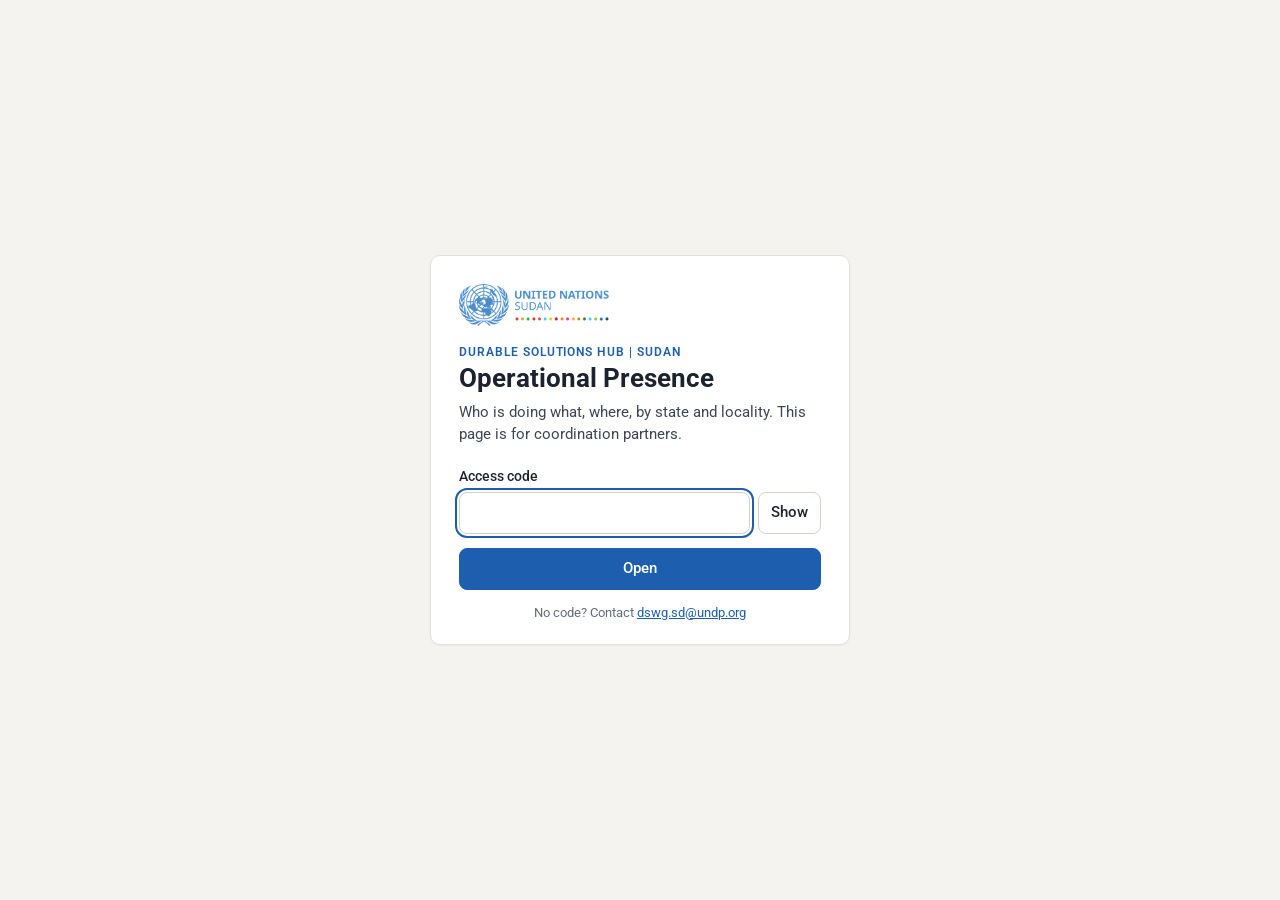
==== commit b0ad1248: "Operational Presence: OCHA icons and ongoing project counts on the map OCHA Humanitarian Icons for t" ====
--- a/sudan/presence/index.html
+++ b/sudan/presence/index.html
@@ -11,7 +11,7 @@
   <link rel="preconnect" href="https://fonts.gstatic.com" crossorigin>
   <link href="https://fonts.googleapis.com/css2?family=Roboto:wght@400;500;700&display=swap" rel="stylesheet">
   <link rel="stylesheet" href="../mapping/assets/css/style.css?v=20261029a">
-  <link rel="stylesheet" href="assets/presence.css?v=20261029a">
+  <link rel="stylesheet" href="assets/presence.css?v=20261029b">
   <link rel="icon" href="../mapping/assets/img/favicon.svg" type="image/svg+xml">
 </head>
 <body class="op">
@@ -95,7 +95,7 @@
                   <button type="button" data-v="localities" aria-pressed="false">Localities</button>
                 </div>
               </div>
-              <label class="op-switch"><input type="checkbox" id="ds-toggle"> <span>Solutions Footprint projects</span></label>
+              <label class="op-switch"><input type="checkbox" id="ds-toggle" checked> <span>Ongoing projects</span></label>
             </div>
 
             <div class="map-wrap" id="map-wrap">
@@ -114,7 +114,7 @@
                   </div>
                   <div class="legend-row op-legend-keys">
                     <span class="op-key"><svg viewBox="0 0 28 14" aria-hidden="true"><rect x="2" y="2" width="24" height="10" rx="2" class="op-key-adswg"/></svg>ADSWG state</span>
-                    <span class="op-key" id="legend-ds" hidden><svg viewBox="0 0 16 16" aria-hidden="true"><circle cx="8" cy="8" r="7" class="op-key-ds"/></svg>Solutions Footprint projects</span>
+                    <span class="op-key" id="legend-ds" hidden><svg viewBox="0 0 16 16" aria-hidden="true"><circle cx="8" cy="8" r="7" class="op-key-ds"/></svg>Ongoing projects (Solutions Footprint)</span>
                   </div>
                 </div>
               </div>
@@ -165,6 +165,7 @@
   </div>
 
   <script src="../mapping/assets/js/common.js?v=20261029a"></script>
-  <script src="assets/presence.js?v=20261029a"></script>
+  <script src="assets/icons.js?v=20261029b"></script>
+  <script src="assets/presence.js?v=20261029b"></script>
 </body>
 </html>
--- a/sudan/mapping/assets/css/style.css
+++ b/sudan/mapping/assets/css/style.css
@@ -374,6 +374,14 @@
 .logo-tile:hover { transform: translateY(-2px); box-shadow: 0 6px 16px rgba(20, 30, 50, 0.1); border-color: var(--brand); }
 .logo-tile img { max-height: 56px; max-width: 190px; display: block; }
 .logo-tile span { font-weight: 700; color: #1c2230; }
+/* more organisations, smaller tiles (set in app.js: 7 to 10 = md, 11 or more = sm) */
+.logo-strip[data-size="md"] { gap: 10px; }
+.logo-strip[data-size="md"] .logo-tile { height: 68px; min-width: 118px; padding: 10px 14px; }
+.logo-strip[data-size="md"] .logo-tile img { max-height: 42px; max-width: 150px; }
+.logo-strip[data-size="sm"] { gap: 8px; }
+.logo-strip[data-size="sm"] .logo-tile { height: 56px; min-width: 92px; padding: 8px 12px; }
+.logo-strip[data-size="sm"] .logo-tile img { max-height: 32px; max-width: 118px; }
+.logo-strip[data-size="sm"] .logo-tile span { font-size: 13px; }
 .logo-tile.is-add { background: var(--brand-tint-2); border: 1px dashed var(--brand-line); color: var(--brand); text-decoration: none; font-weight: 600; gap: 4px; text-align: center; font-size: 13.5px; }
 .logo-tile.is-add svg { width: 22px; height: 22px; }
 
--- a/sudan/presence/assets/presence.css
+++ b/sudan/presence/assets/presence.css
@@ -108,3 +108,13 @@
   .op-search { max-width: none; width: 100%; }
 }
 .op-of { font-size: 13px; font-weight: 400; color: var(--muted); }
+
+/* OCHA icons */
+.op-ico { display: inline-grid; place-items: center; color: var(--brand); }
+.op-ico svg { width: 16px; height: 16px; }
+.opt .sw.op-ico svg { width: 16px; height: 16px; }
+.op-panel .bar-row.crit { grid-template-columns: 18px minmax(0, 1fr) 70px 30px; }
+.op-panel .bar-row.crit .op-ico svg { width: 15px; height: 15px; }
+.op-chip { display: inline-flex; align-items: center; gap: 4px; }
+.op-chip svg { width: 12px; height: 12px; color: var(--brand); flex: none; }
+.kpi-ico svg { max-width: 17px; max-height: 17px; }
